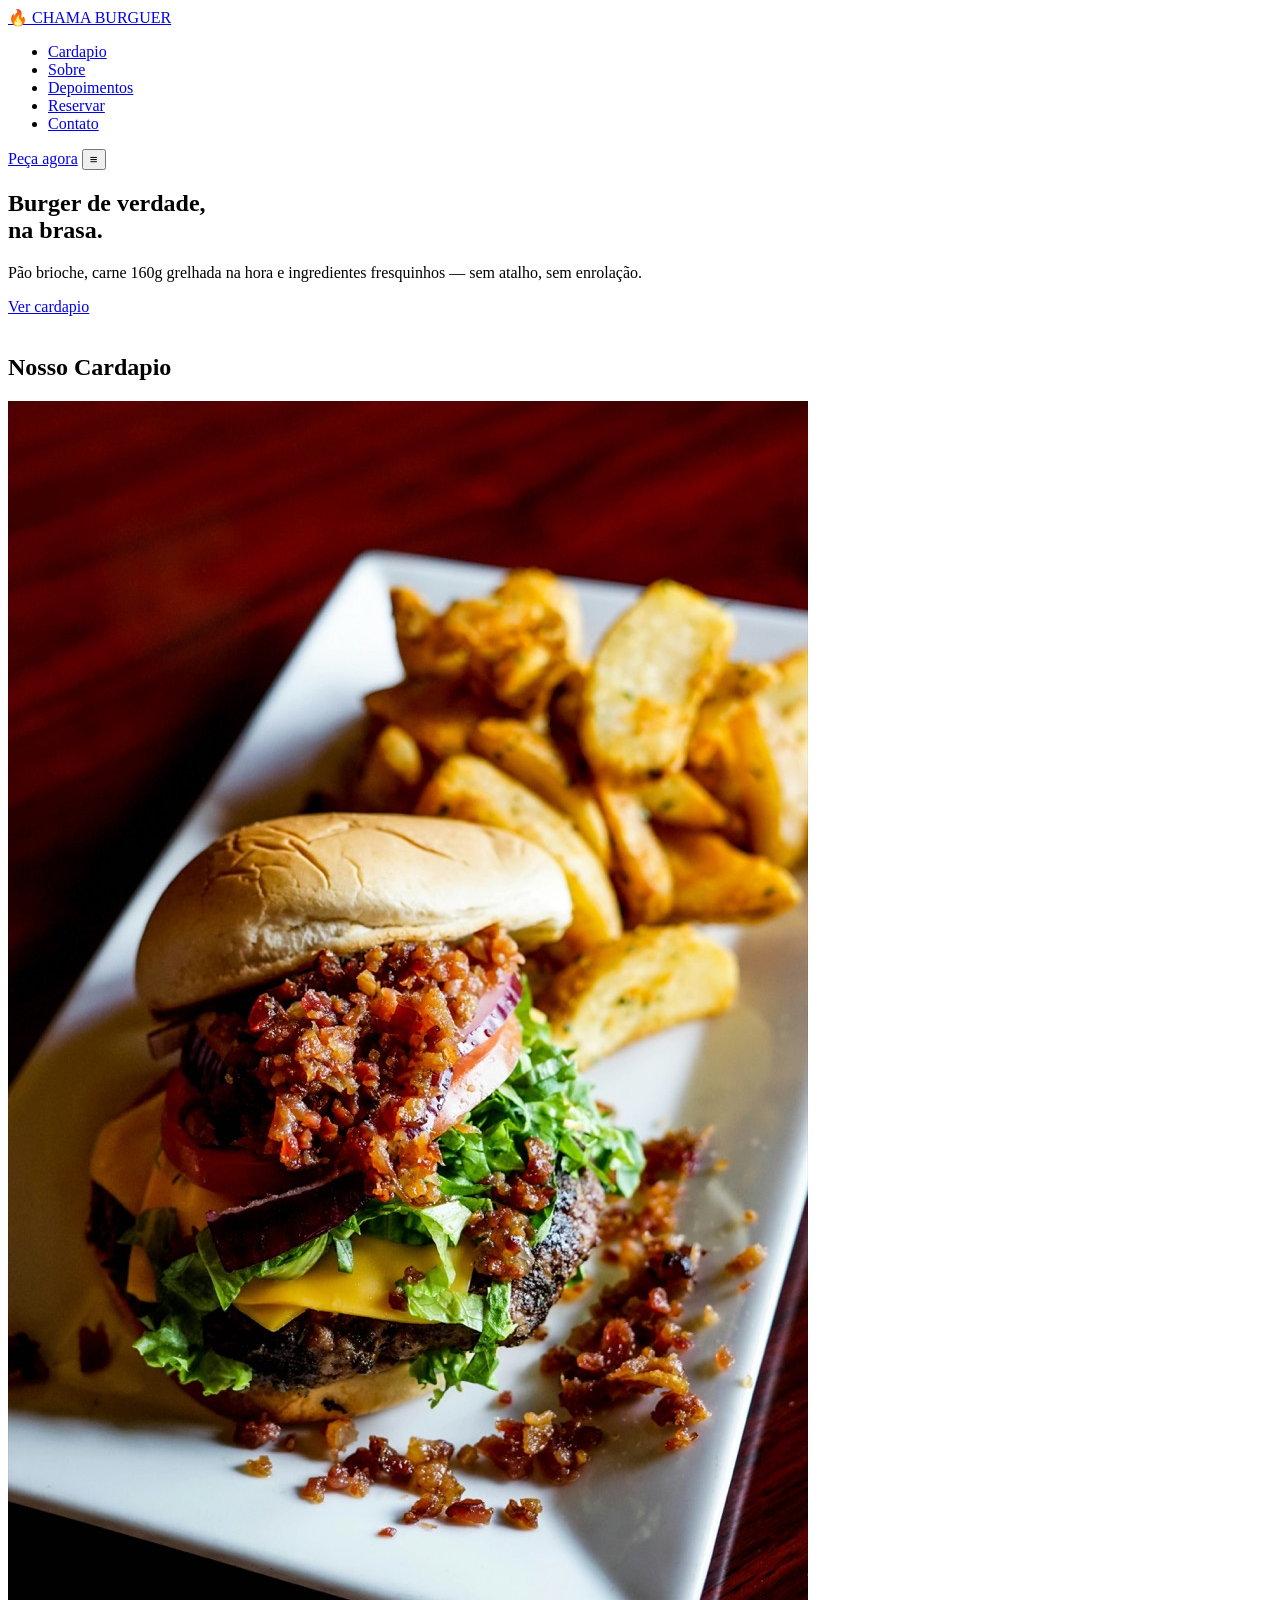
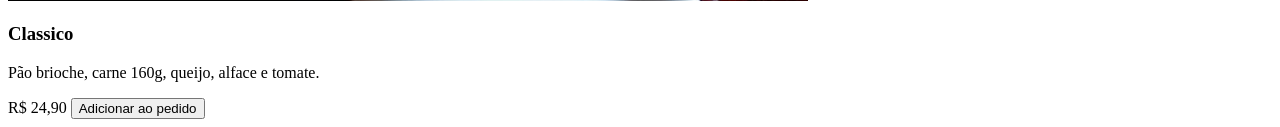
==== ChamaBurger/index.html @ a4fed925 "chamaBurguer" ====
<!DOCTYPE html>
<html lang="pt-BR">
<head>
    <meta charset="UTF-8">
    <meta name="viewport" content="width=device-width, initial-scale=1.0">
    <title>ChamaBurger</title>
</head>
<body>
    <header class="cabecalho-site">
        <nav class="barra-navegacao">
            <a href="#" class="logo">🔥 CHAMA BURGUER</a>

            <ul class="menu-links" id="menuLinks">
                <li><a href="#cardapio">Cardapio</a></li>
                <li><a href="#sobre">Sobre</a></li>
                <li><a href="#depoimentos">Depoimentos</a></li>
                <li><a href="#reserva">Reservar</a></li>
                <li><a href="#contato">Contato</a></li>

            </ul>
            <a href="#pedir" class="botao botao-nav">Peça agora</a>
            <button class="menu-abrir" id="menuAbrir" aria-label="Abrir menu">≡</button>

        </nav>

    </header>

    <main>
        <section class="destaque">
            <div class="destaque-conteudo">
                <div class="destaque-texto">
                    <h1>Burger de verdade, <br>na brasa.</h1>
                    <p>Pão brioche, carne 160g grelhada na hora e ingredientes fresquinhos — sem atalho, sem enrolação.</p>
                    <a href="#cardapio" class="botao botao-primario">Ver cardapio</a>

                </div>
                <div class="destaque-imagem">
                    <img src="assets/images/destaque-burger.jpgHambúrguer artesanal com bacon, queijo e pão brioche, grelhado na brasa" alt="">

                </div>

            </div>

        </section>

        <section class="cardapio" id="cardapio">
            <h2>Nosso Cardapio</h2>
            <div class="cardapio-itens">
                <article class="cardapio-item">
                    <div class="cardapio-item-imagem">
                        <img src="assets/images/burger-classico.jpg" alt="Foto do burger Clássico: pão brioche, carne e queijo">

                    </div>
                    <h3>Classico</h3>
                    <p>Pão brioche, carne 160g, queijo, alface e tomate.</p>
                    <span class="preco">R$ 24,90</span>
                    <button class="adicionar-carrinho" data-name="Classico" data-preco="24.90">Adicionar ao pedido</button>

                </article>

            </div>

        </section>
    </main>
    
</body>
</html>
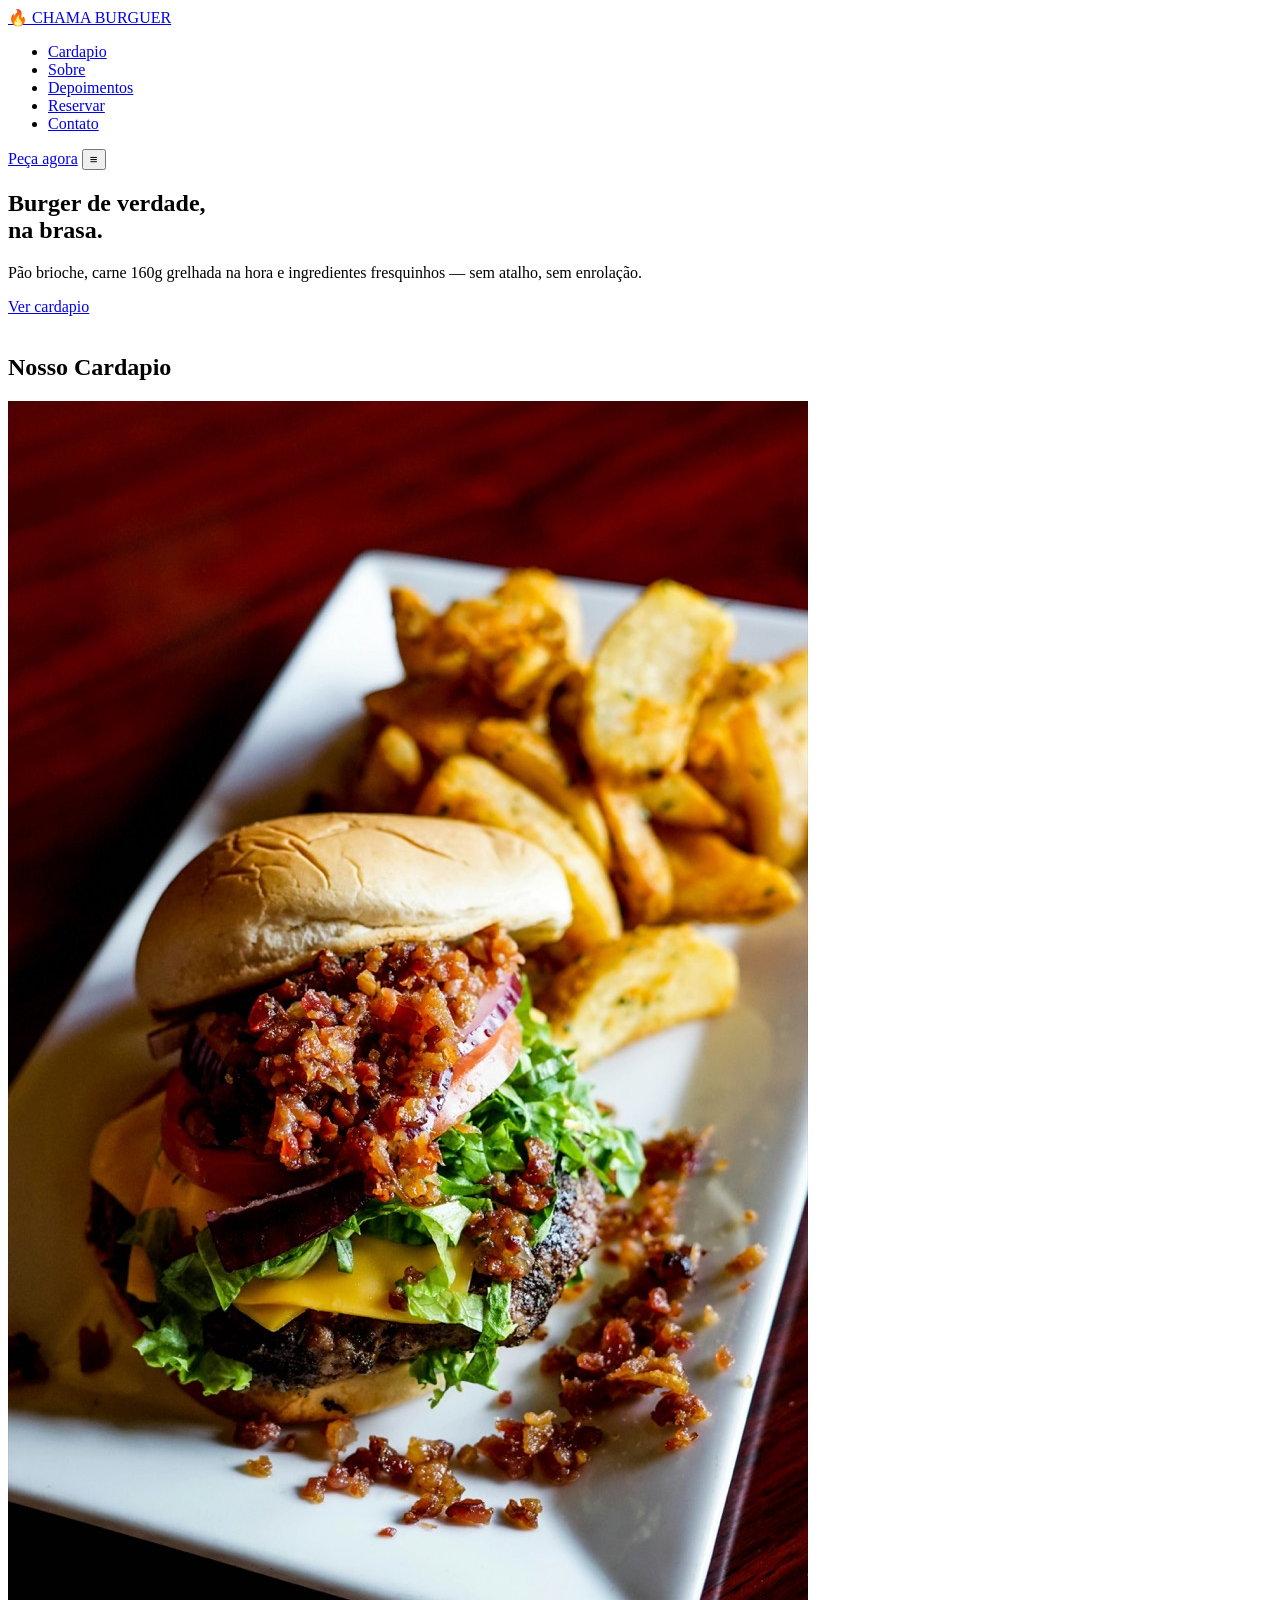
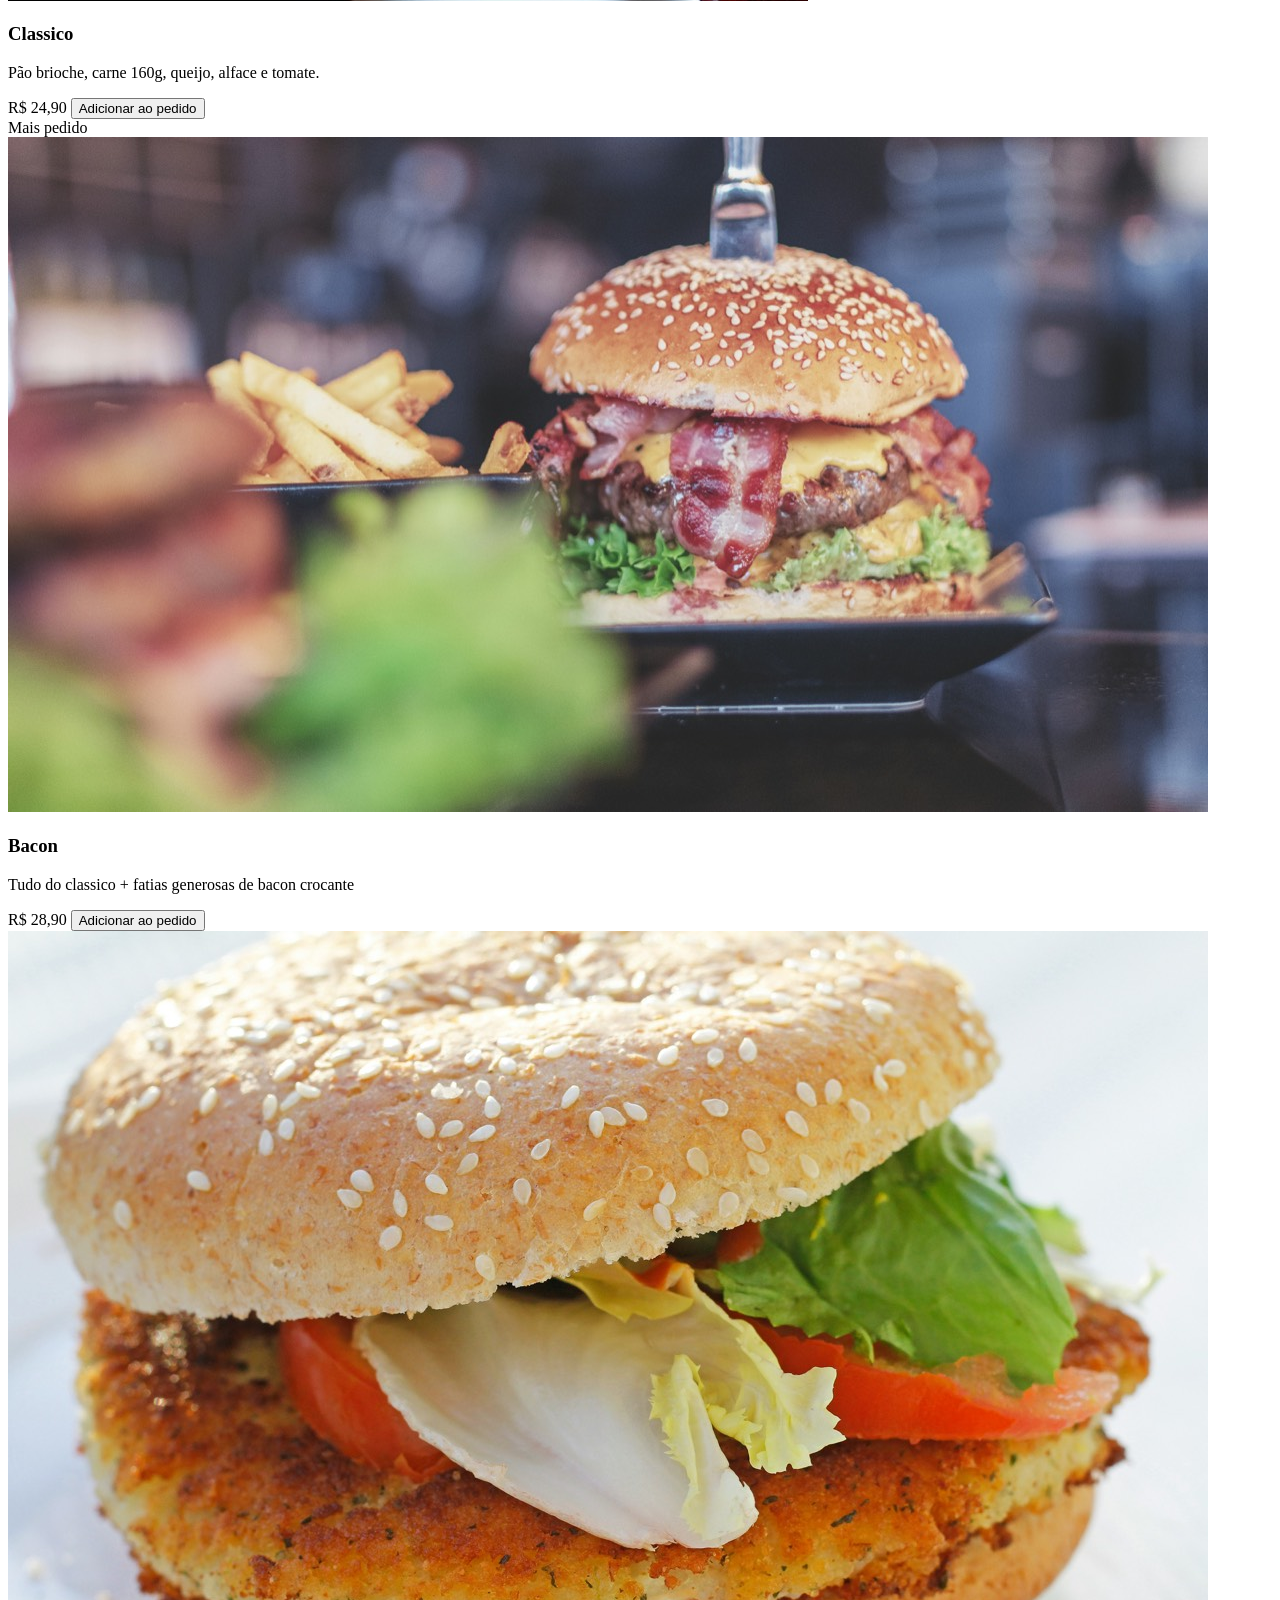
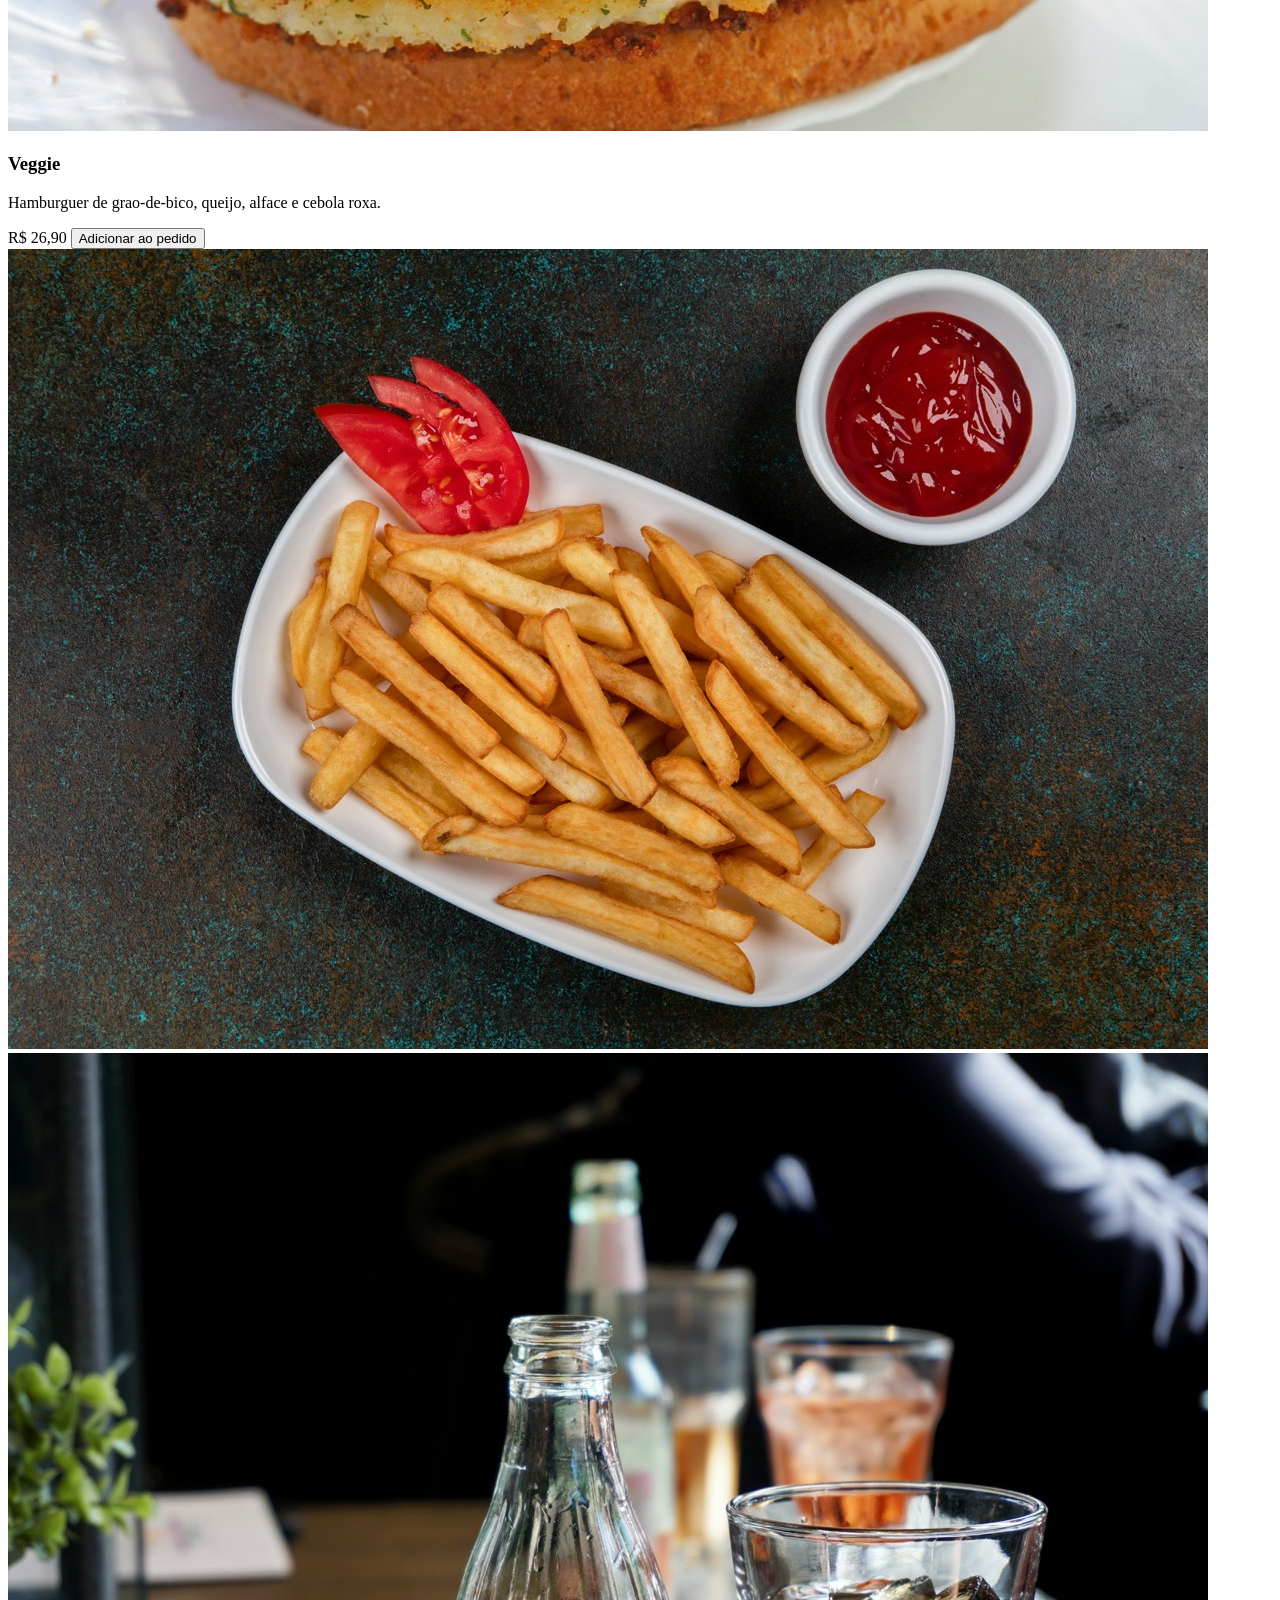
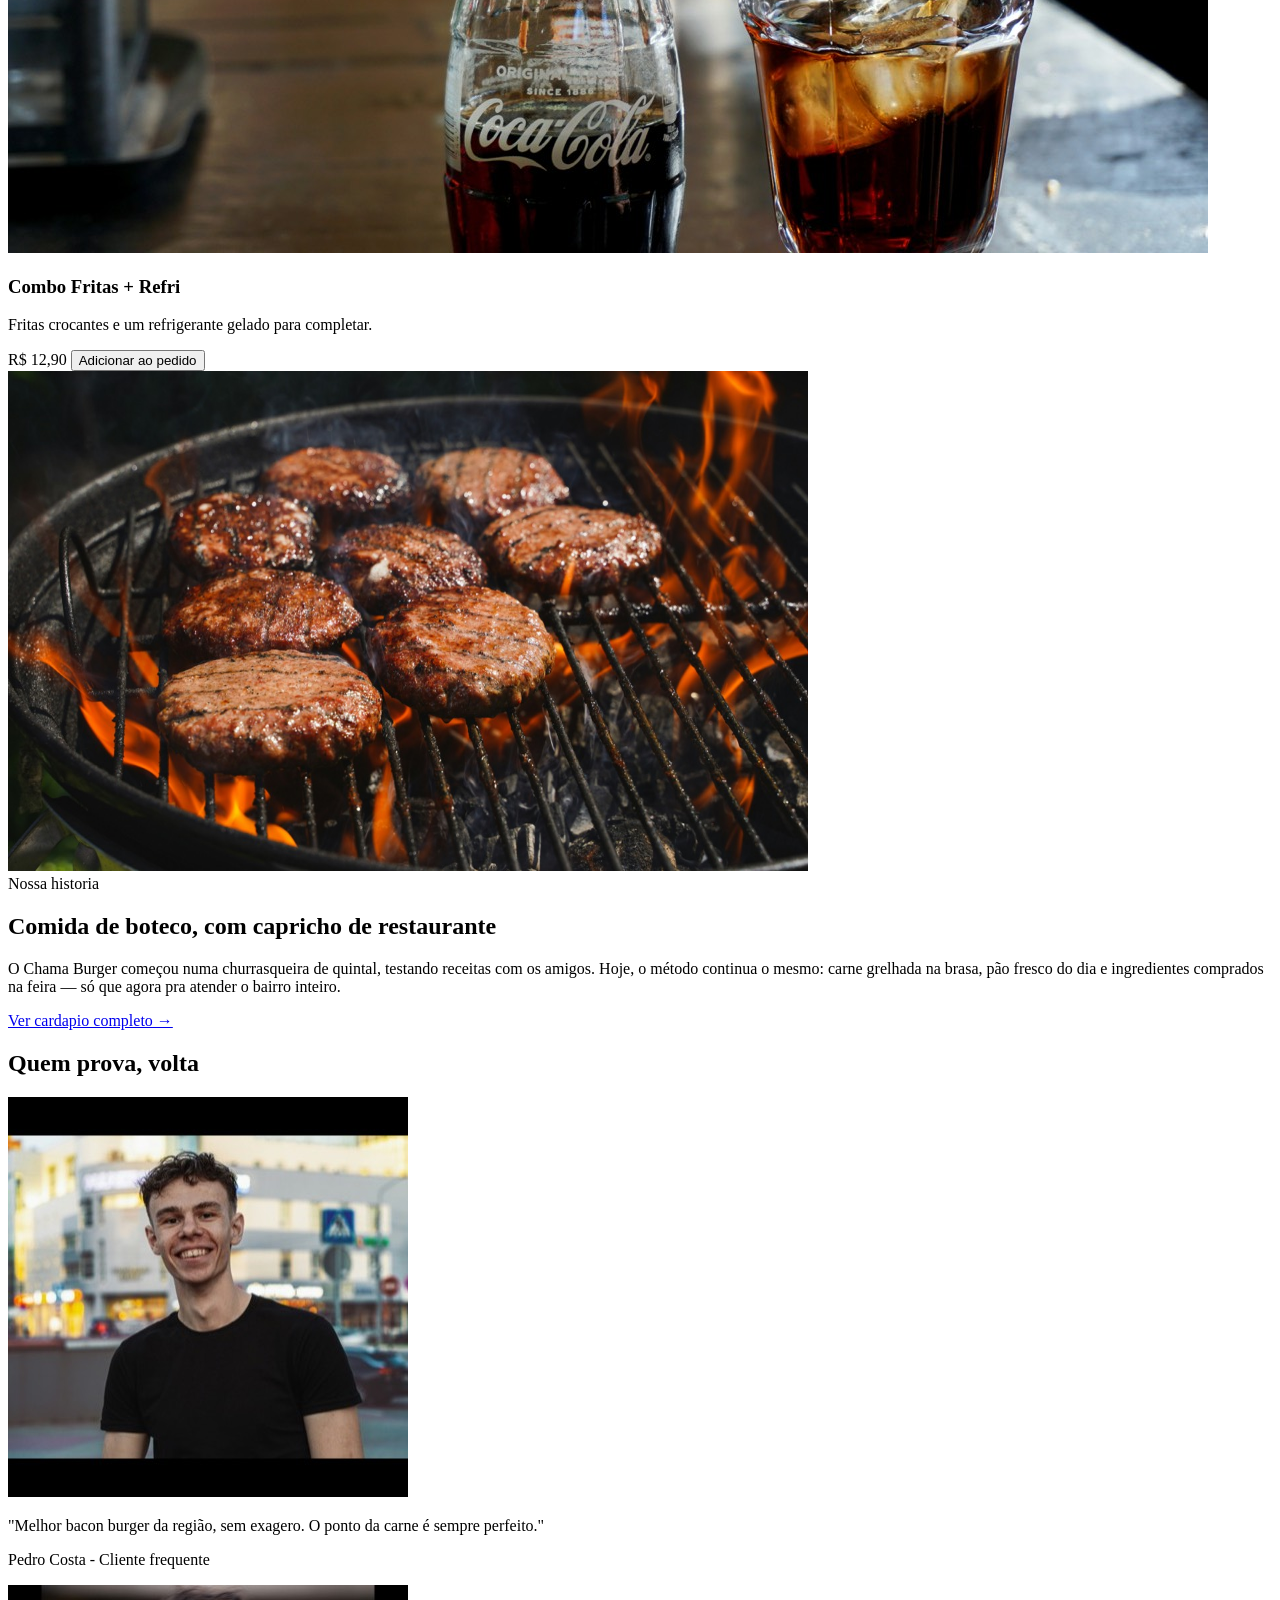
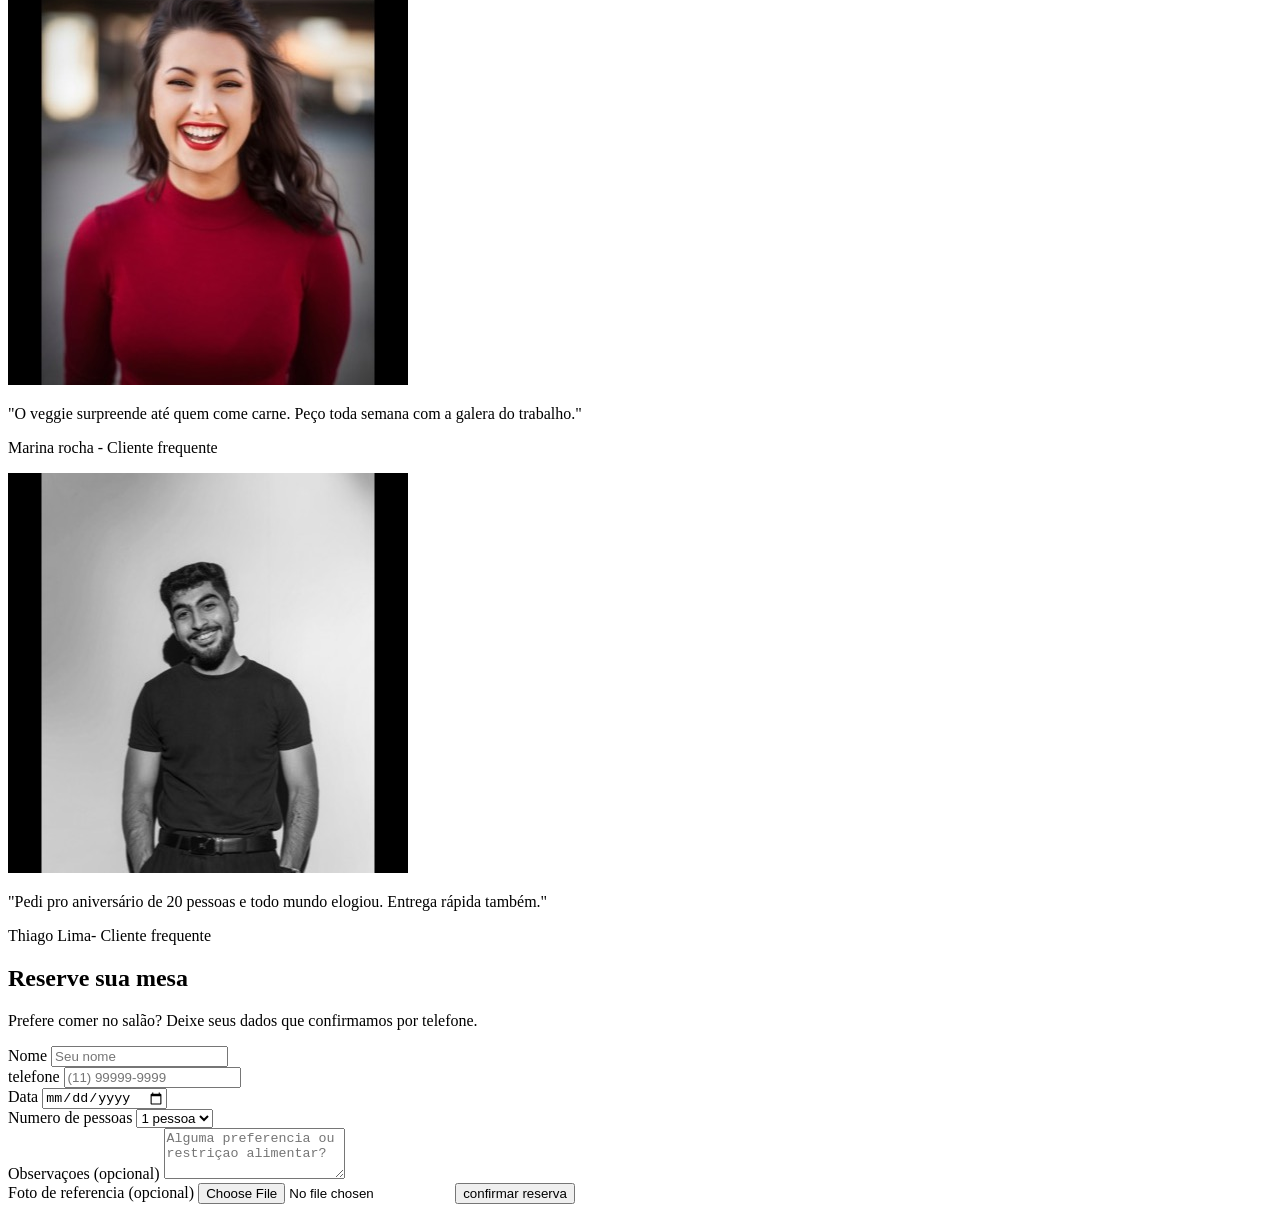
==== commit 65bebc69: "ChamaBurger aula 2" ====
--- a/ChamaBurger/index.html
+++ b/ChamaBurger/index.html
@@ -1,10 +1,12 @@
 <!DOCTYPE html>
 <html lang="pt-BR">
+
 <head>
     <meta charset="UTF-8">
     <meta name="viewport" content="width=device-width, initial-scale=1.0">
     <title>ChamaBurger</title>
 </head>
+
 <body>
     <header class="cabecalho-site">
         <nav class="barra-navegacao">
@@ -30,12 +32,14 @@
             <div class="destaque-conteudo">
                 <div class="destaque-texto">
                     <h1>Burger de verdade, <br>na brasa.</h1>
-                    <p>Pão brioche, carne 160g grelhada na hora e ingredientes fresquinhos — sem atalho, sem enrolação.</p>
+                    <p>Pão brioche, carne 160g grelhada na hora e ingredientes fresquinhos — sem atalho, sem enrolação.
+                    </p>
                     <a href="#cardapio" class="botao botao-primario">Ver cardapio</a>
 
                 </div>
                 <div class="destaque-imagem">
-                    <img src="assets/images/destaque-burger.jpgHambúrguer artesanal com bacon, queijo e pão brioche, grelhado na brasa" alt="">
+                    <img src="assets/images/destaque-burger.jpgHambúrguer artesanal com bacon, queijo e pão brioche, grelhado na brasa"
+                        alt="">
 
                 </div>
 
@@ -46,22 +50,168 @@
         <section class="cardapio" id="cardapio">
             <h2>Nosso Cardapio</h2>
             <div class="cardapio-itens">
+
                 <article class="cardapio-item">
                     <div class="cardapio-item-imagem">
-                        <img src="assets/images/burger-classico.jpg" alt="Foto do burger Clássico: pão brioche, carne e queijo">
-
+                        <img src="assets/images/burger-classico.jpg"
+                            alt="Foto do burger Clássico: pão brioche, carne e queijo">
                     </div>
                     <h3>Classico</h3>
                     <p>Pão brioche, carne 160g, queijo, alface e tomate.</p>
                     <span class="preco">R$ 24,90</span>
-                    <button class="adicionar-carrinho" data-name="Classico" data-preco="24.90">Adicionar ao pedido</button>
-
-                </article>
-
-            </div>
-
-        </section>
+                    <button class="adicionar-carrinho" data-name="Classico" data-preco="24.90">Adicionar ao
+                        pedido</button>
+                </article>
+
+
+                <article class="cardapio-item">
+                    <span class="selo">Mais pedido</span>
+                    <div class="cardapio-item-imagem">
+                        <img src="assets/images/burger-bacon.jpg" alt="Foto do burger baicon com fatias crocantes">
+                    </div>
+                    <h3>Bacon</h3>
+                    <p>Tudo do classico + fatias generosas de bacon crocante</p>
+                    <span class="preco">R$ 28,90</span>
+                    <button class="adicionar-carrinho" data-name="Bacon" data-preco="28.90">Adicionar ao
+                        pedido</button>
+                </article>
+
+
+                <article class="cardapio-item">
+                    <div class="cardapio-item-imagem">
+                        <img src="assets/images/burger-veggie.jpg"
+                            alt="Foto do burger Veggie com grao-de-bico e salada">
+                    </div>
+                    <h3>Veggie</h3>
+                    <p>Hamburguer de grao-de-bico, queijo, alface e cebola roxa.</p>
+                    <span class="preco">R$ 26,90</span>
+                    <button class="adicionar-carrinho" data-name="Veggie" data-preco="26.90">Adicionar ao
+                        pedido</button>
+                </article>
+
+
+                <article class="cardapio-item">
+                    <div class="cardapio-item-imagem cardapio-item-imagem-combo">
+                        <img src="assets/images/fritas.jpg" alt="Porcao de fritas crocantes">
+                        <img src="assets/images/bebida.jpg" alt="Refrigerante gelado com gelo">
+                    </div>
+                    <h3>Combo Fritas + Refri</h3>
+                    <p>Fritas crocantes e um refrigerante gelado para completar.</p>
+                    <span class="preco">R$ 12,90</span>
+                    <button class="adicionar-carrinho" data-name="Combo Fritas + Refri" data-preco="12.90">Adicionar ao
+                        pedido</button>
+
+                </article>
+
+            </div>
+        </section>
+
+        <!--Sobre(comentario)-->
+        <section class="sobre" id="sobre">
+            <div class="sobre-imagem">
+                <img src="assets/images/sobre-burger.jpg" alt="" width="800" height="500">
+            </div>
+
+            <div class="sobre-texto">
+                <span class="secao-rotulo">Nossa historia</span>
+                <h2>Comida de boteco, com capricho de restaurante</h2>
+                <p>
+                    O Chama Burger começou numa churrasqueira de quintal, testando receitas com os
+                    amigos. Hoje, o método continua o mesmo: carne grelhada na brasa, pão fresco
+                    do dia e ingredientes comprados na feira — só que agora pra atender o bairro
+                    inteiro.
+                </p>
+                <a href="#cardapio" class="link-seta">Ver cardapio completo →</a>
+
+            </div>
+
+        </section>
+
+        <!--Depoimetos-->
+
+        <section class="depoimentos" id="depoimentos">
+
+            <h2>Quem prova, volta</h2>
+            <div class="depoimentos-lista">
+                <article class="depoimento">
+                    <img src="assets/images/avatar-pedro.jpg" alt="Foto de Pedro Costa" class="avatar">
+                    <p class="citacao">"Melhor bacon burger da região, sem exagero. O ponto da carne é sempre perfeito."</p>
+                    <p class="autor">Pedro Costa <span>- Cliente frequente</span></p>
+
+                </article>
+                <article class="depoimento">
+                    <img src="assets/images/avatar-marina.jpg" alt="Foto de Marina Rocha" class="avatar">
+                    <p class="citacao">"O veggie surpreende até quem come carne. Peço toda semana com a galera do trabalho."</p>
+                    <p class="autor">Marina rocha <span>- Cliente frequente</span></p>
+                </article>
+
+                <article class="depoimento">
+                    <img src="assets/images/avatar-thiago.jpg" alt="Foto de Thiago Lima" class="avatar">
+                    <p class="citacao">"Pedi pro aniversário de 20 pessoas e todo mundo elogiou. Entrega rápida também."</p>
+                    <p class="autor">Thiago Lima<span>- Cliente frequente</span></p>
+                </article>
+            </div>
+        </section>
+
+        <!--reserva-->
+       <section class="reserva" id="reserva">
+        <h2>Reserve sua mesa</h2>
+        <p>Prefere comer no salão? Deixe seus dados que confirmamos por telefone.</p>
+
+        <form class="reserva-formulario" id="reservaFormulario">
+
+            <div class="linha-formulario">
+                <label for="nome">Nome</label>
+                <input type="text" id="nome" name="nome" placeholder="Seu nome" required>
+            </div>
+
+            <div class="linha-formulario">
+                <label for="telefone">telefone</label>
+                <input type="tel" id="telefone" name="telefone" placeholder="(11) 99999-9999" required>
+            </div>
+
+            <div>
+                <div class="linha-formulario">
+                    <label for="data">Data</label>
+                    <input type="date" id="data" name="data" required>
+            </div>
+
+            <div>
+                <div class="linha-formulario">
+                <label for="pessoas">Numero de pessoas</label>
+                <select name="pessoas" id="pessoas">
+                    <option value="1">1 pessoa</option>
+                    <option value="2">2 pessoa</option>
+                    <option value="3">3 pessoa</option>
+                    <option value="4">4 pessoa</option>
+                    <option value="5+">5 pessoa</option>                    
+                </select>
+            </div>
+
+            <div>
+                <div class="linha-formulario linha-formulario-completo">
+                    <label for="mensagem">Observaçoes (opcional)</label>
+                    <textarea name="mensagem" id="mensagem" rows="3" placeholder="Alguma preferencia ou restriçao alimentar?"></textarea>                   
+
+            </div>
+
+            <div>
+                <div class="linha-formulario linha-formulario-completo">
+                    <label for="foto">Foto de referencia (opcional)</label>
+                    <input type="file" id="foto" name="foto" accept="image/*">
+
+                    <img id="fotoPrevia" class="foto-previa" alt="Previa da imagem selecionada" hidden>
+                    <button type="submit" class="botao botao-primario formulario-enviar">confirmar reserva</button>
+            </div>
+
+
+        </form>
+
+       </section> 
+
+
     </main>
-    
+
 </body>
+
 </html>
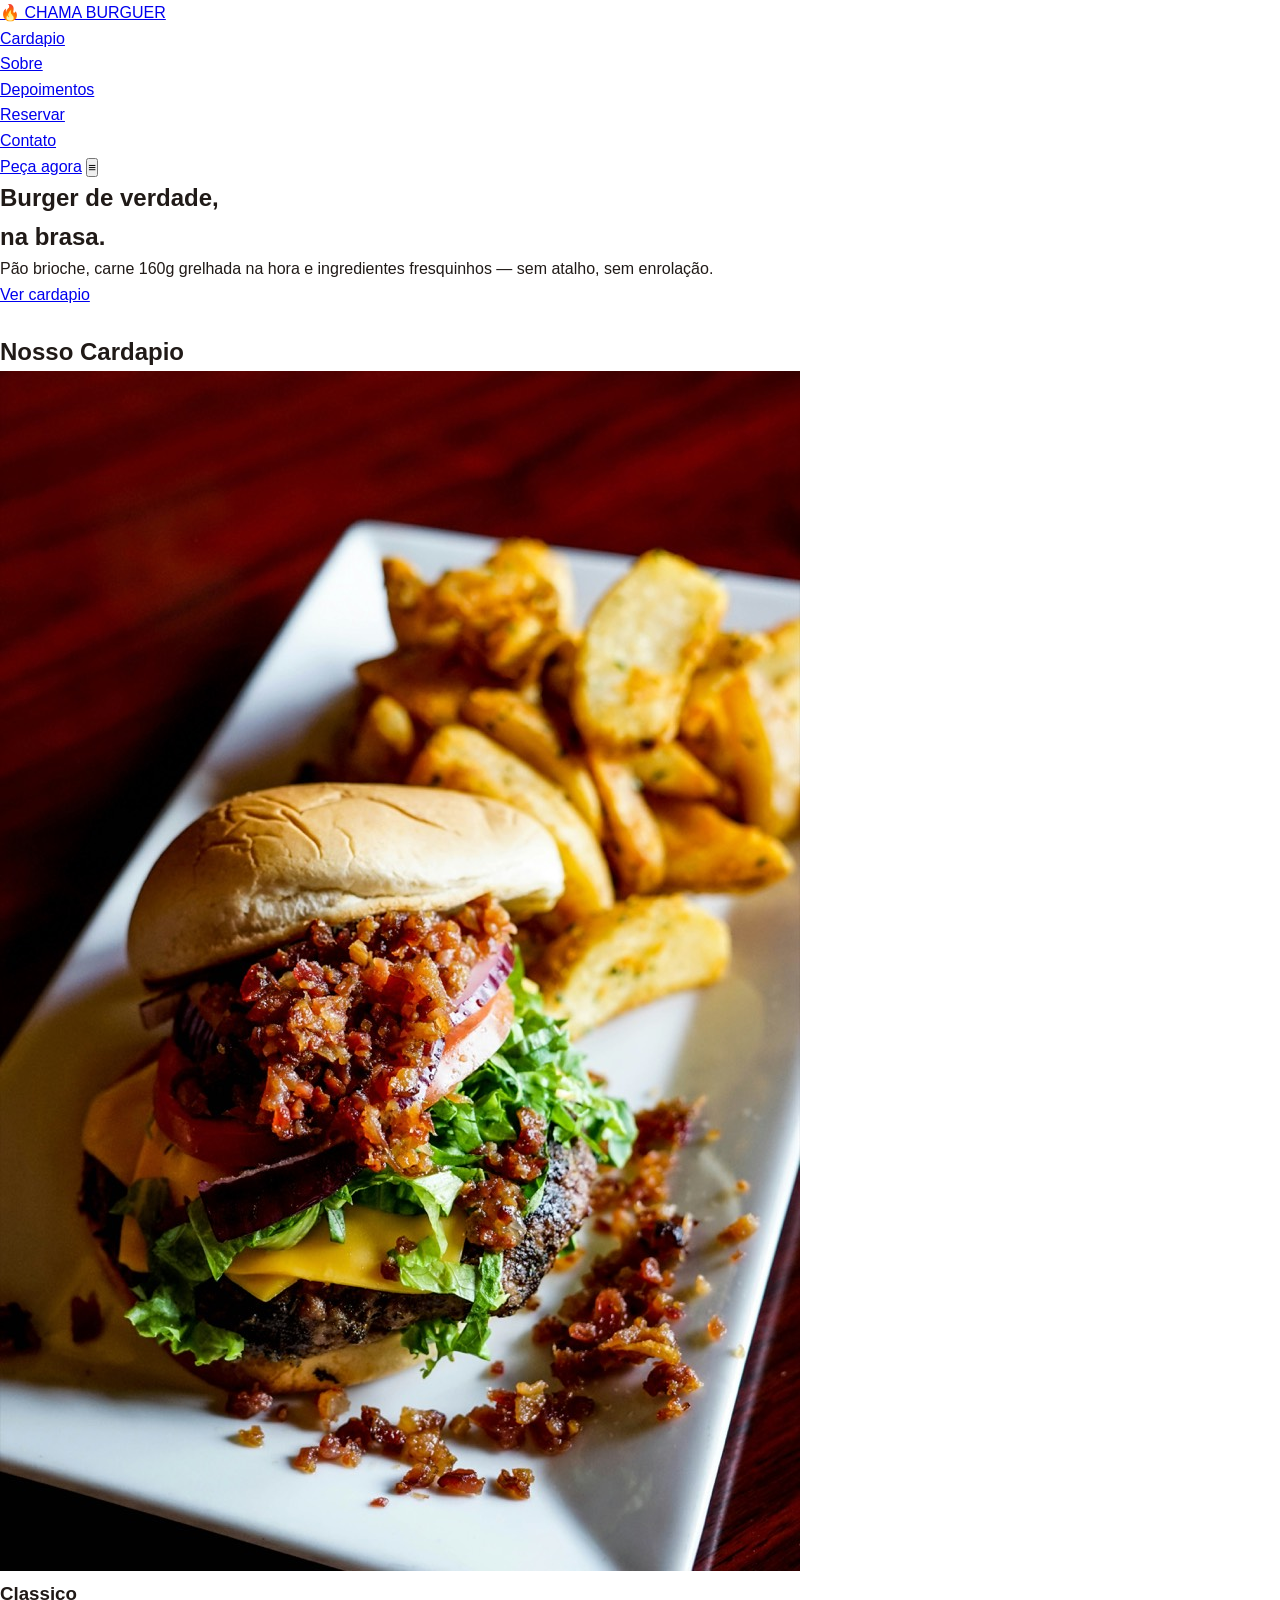
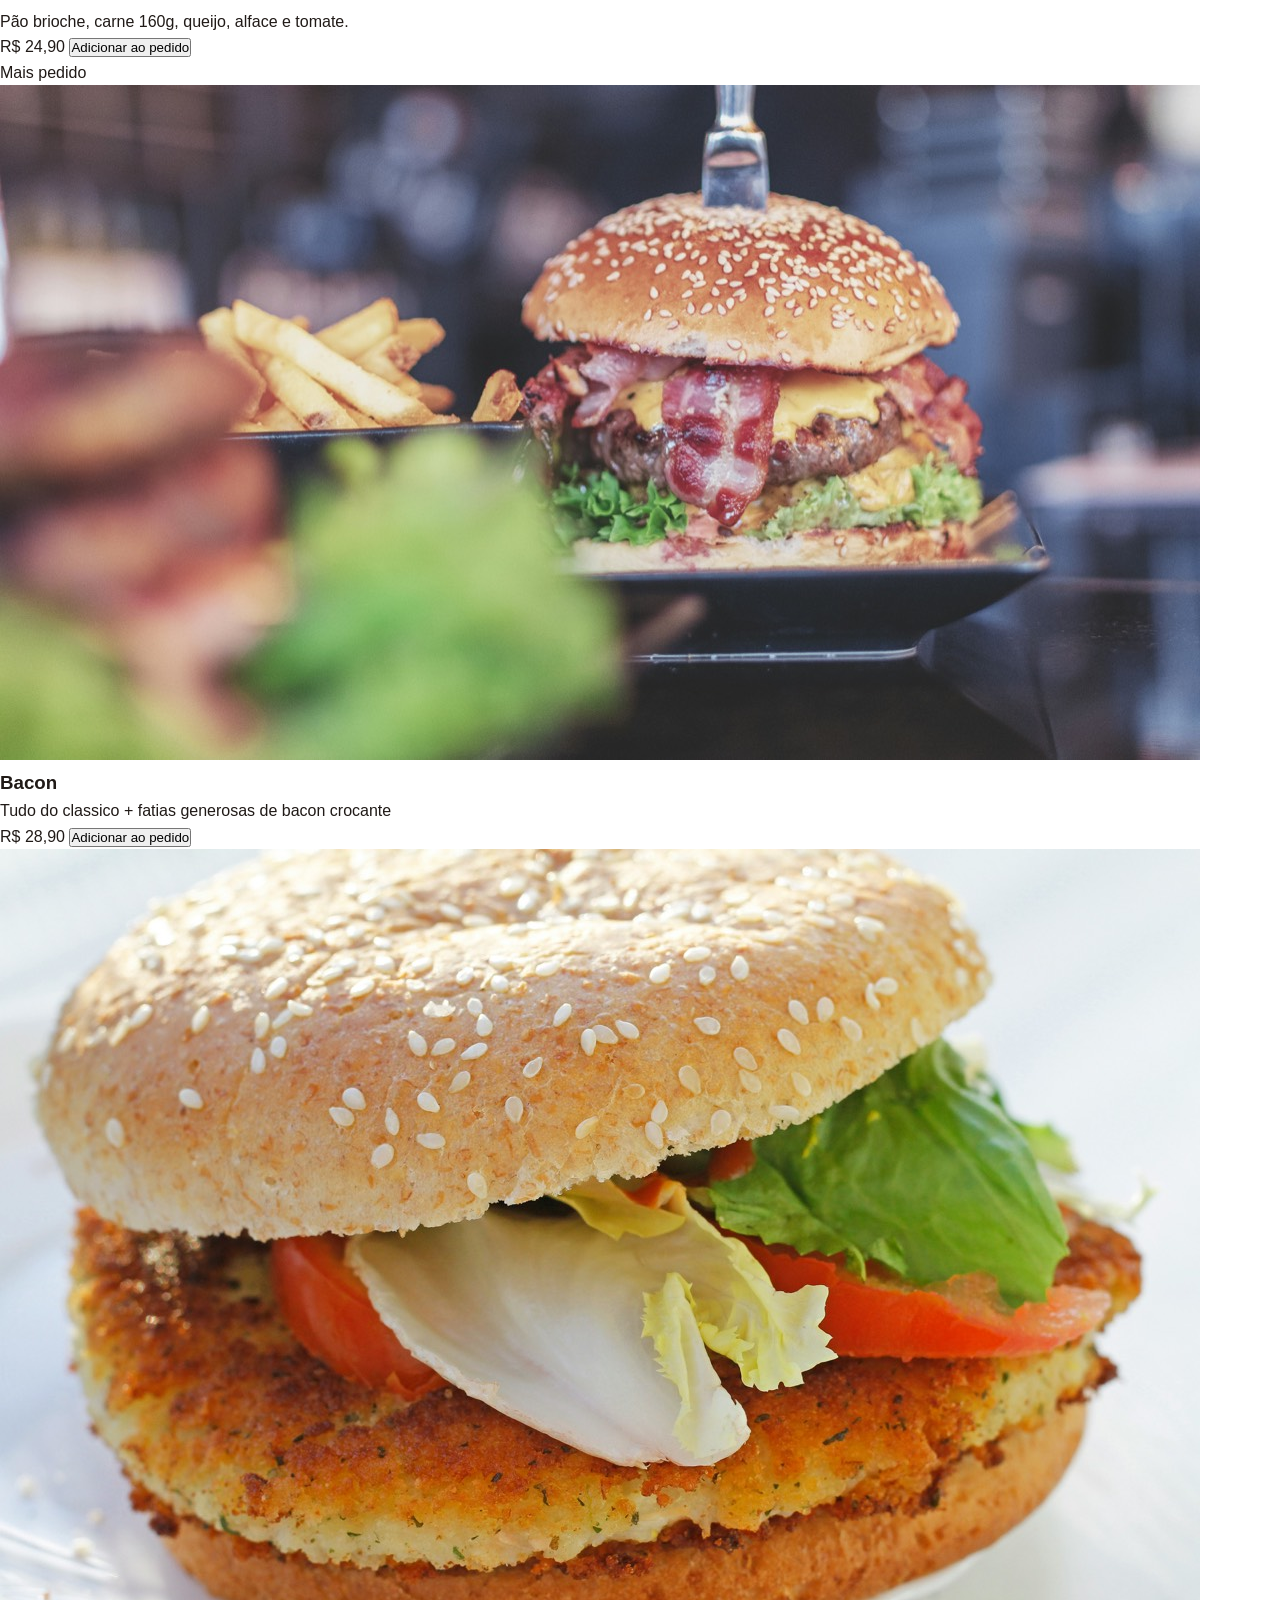
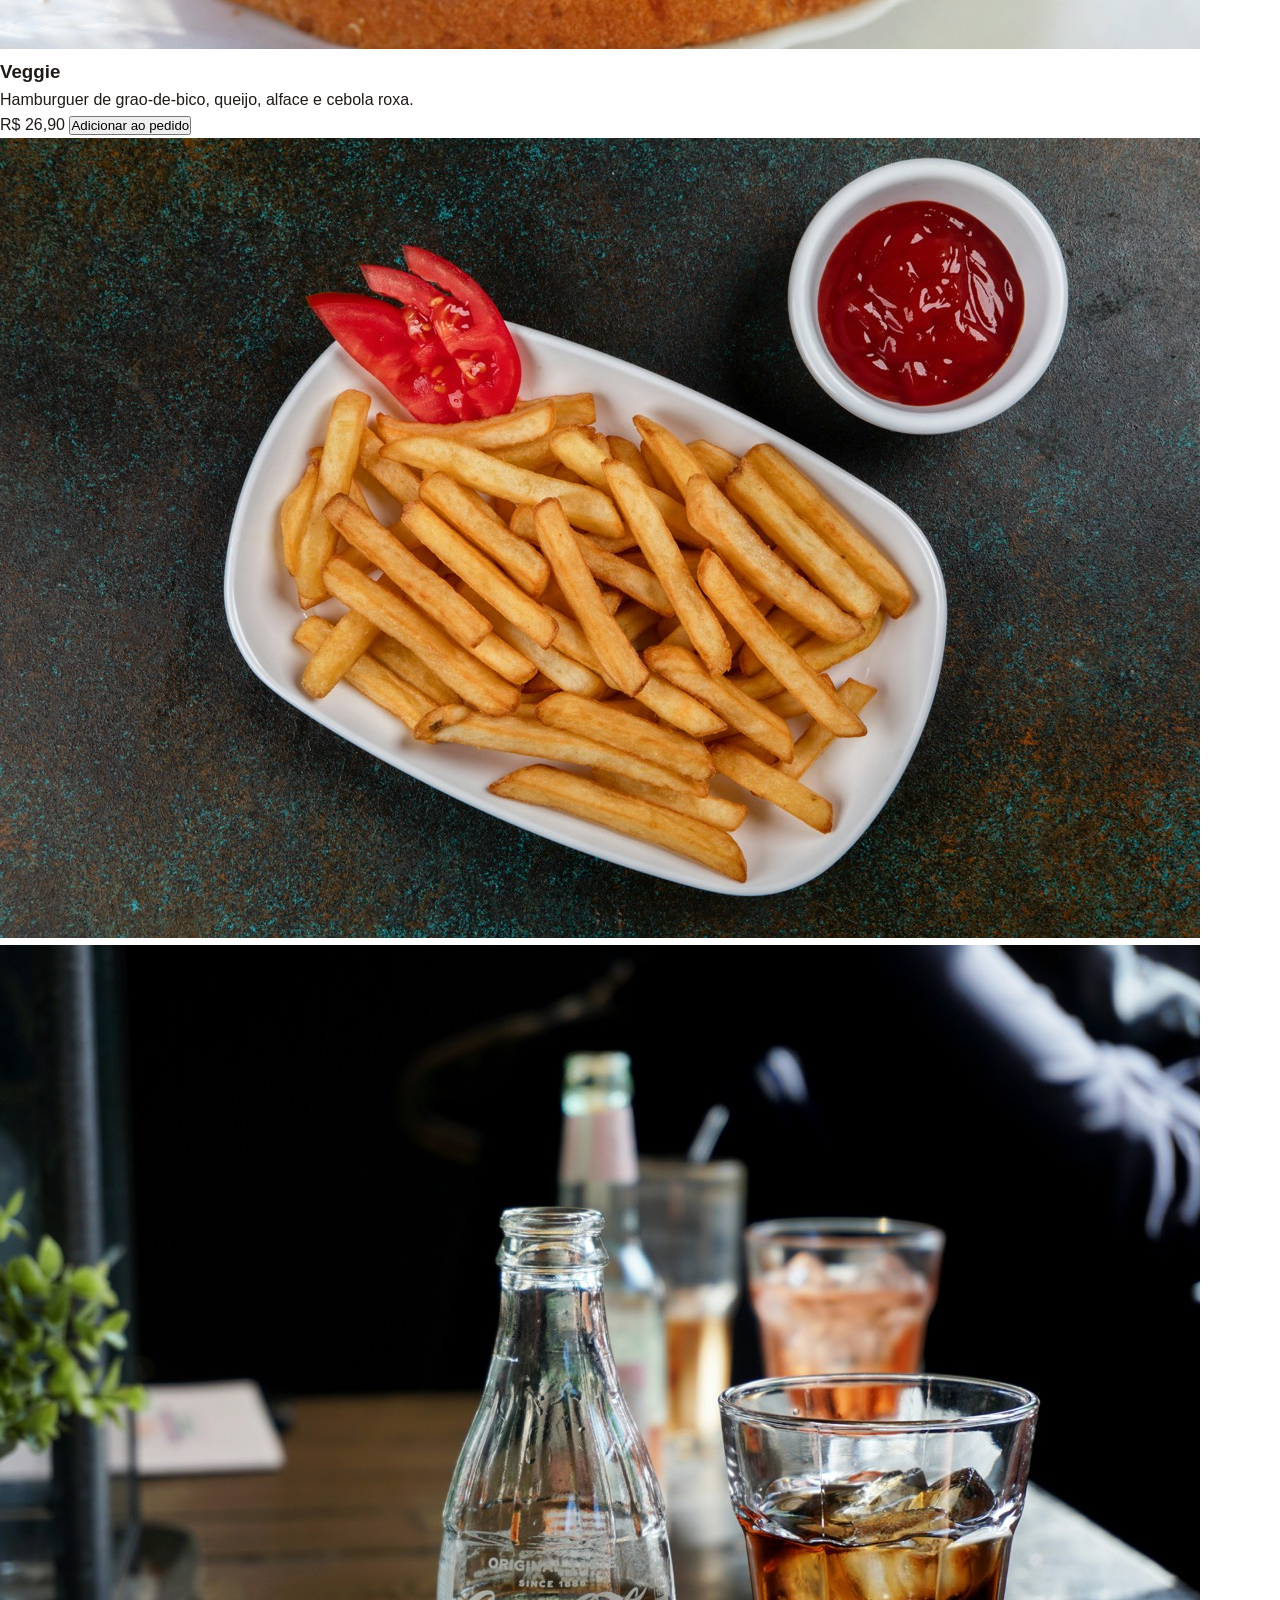
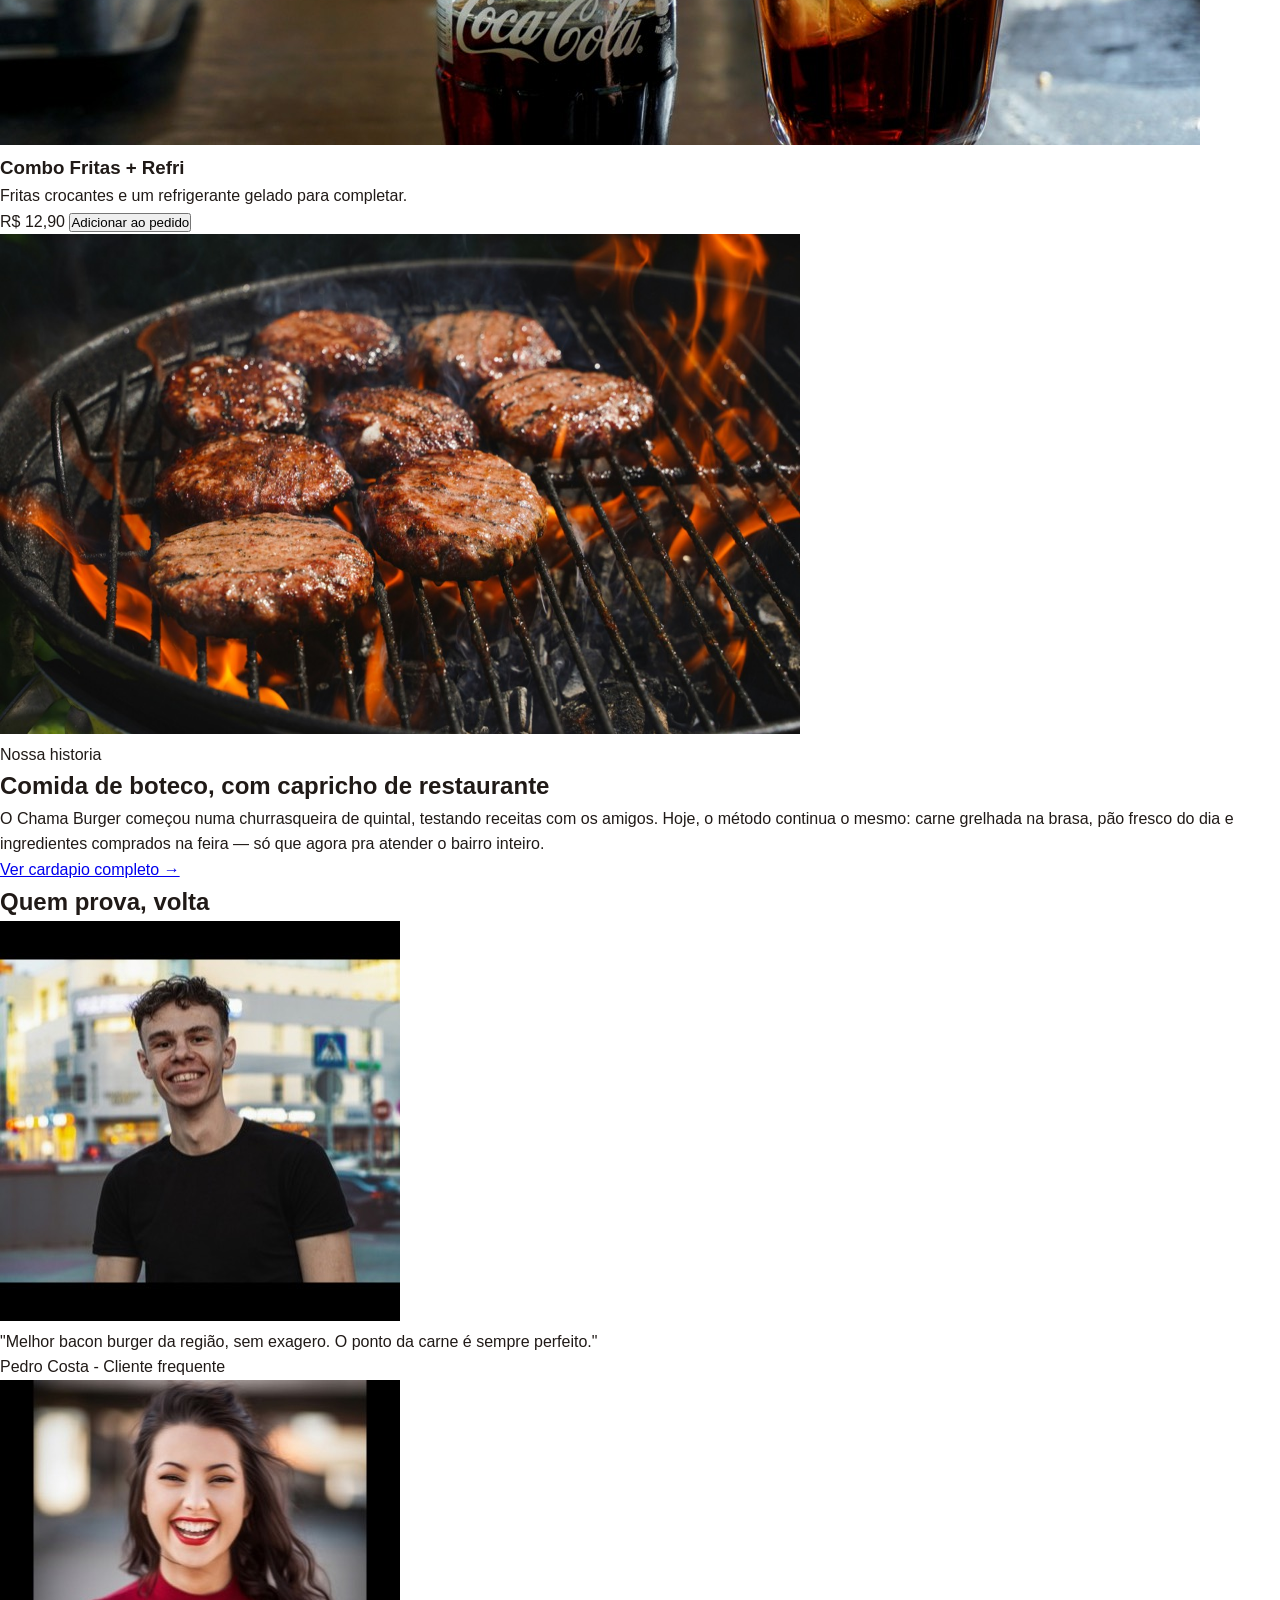
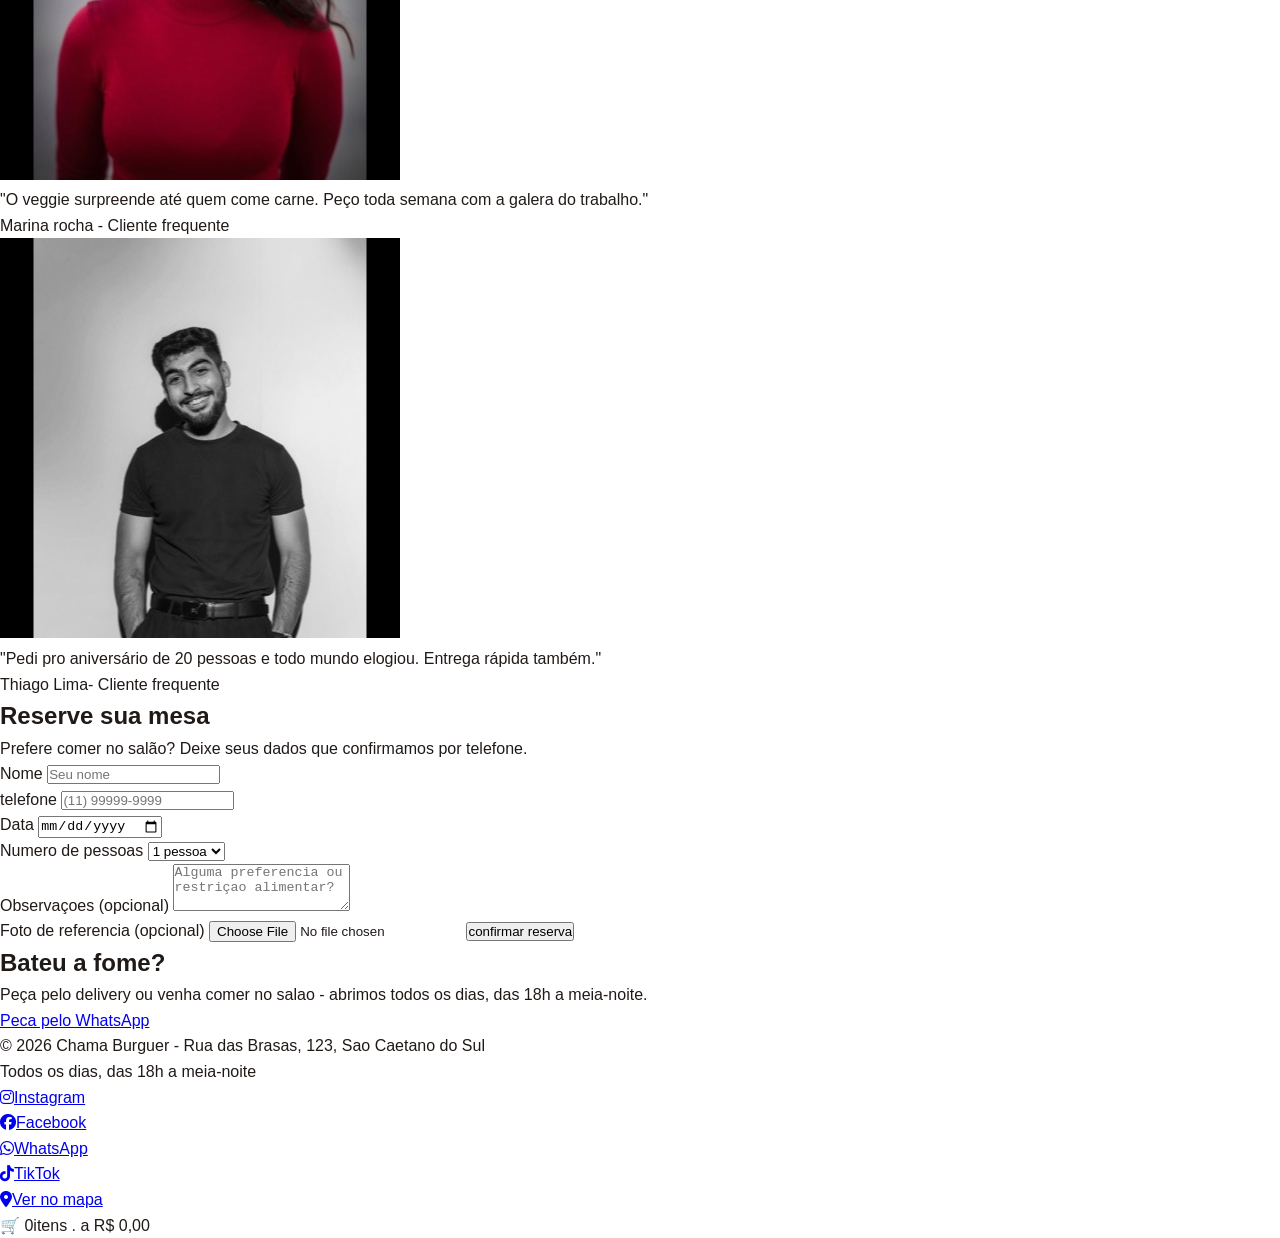
==== commit 8ac81f2c: "aula css" ====
--- a/ChamaBurger/index.html
+++ b/ChamaBurger/index.html
@@ -5,6 +5,8 @@
     <meta charset="UTF-8">
     <meta name="viewport" content="width=device-width, initial-scale=1.0">
     <title>ChamaBurger</title>
+    <link rel="stylesheet" href="style.css">
+    <link rel="stylesheet" href="https://cdnjs.cloudflare.com/ajax/libs/font-awesome/6.5.2/css/all.min.css">
 </head>
 
 <body>
@@ -135,83 +137,121 @@
             <div class="depoimentos-lista">
                 <article class="depoimento">
                     <img src="assets/images/avatar-pedro.jpg" alt="Foto de Pedro Costa" class="avatar">
-                    <p class="citacao">"Melhor bacon burger da região, sem exagero. O ponto da carne é sempre perfeito."</p>
+                    <p class="citacao">"Melhor bacon burger da região, sem exagero. O ponto da carne é sempre perfeito."
+                    </p>
                     <p class="autor">Pedro Costa <span>- Cliente frequente</span></p>
 
                 </article>
                 <article class="depoimento">
                     <img src="assets/images/avatar-marina.jpg" alt="Foto de Marina Rocha" class="avatar">
-                    <p class="citacao">"O veggie surpreende até quem come carne. Peço toda semana com a galera do trabalho."</p>
+                    <p class="citacao">"O veggie surpreende até quem come carne. Peço toda semana com a galera do
+                        trabalho."</p>
                     <p class="autor">Marina rocha <span>- Cliente frequente</span></p>
                 </article>
 
                 <article class="depoimento">
                     <img src="assets/images/avatar-thiago.jpg" alt="Foto de Thiago Lima" class="avatar">
-                    <p class="citacao">"Pedi pro aniversário de 20 pessoas e todo mundo elogiou. Entrega rápida também."</p>
+                    <p class="citacao">"Pedi pro aniversário de 20 pessoas e todo mundo elogiou. Entrega rápida também."
+                    </p>
                     <p class="autor">Thiago Lima<span>- Cliente frequente</span></p>
                 </article>
             </div>
         </section>
 
         <!--reserva-->
-       <section class="reserva" id="reserva">
-        <h2>Reserve sua mesa</h2>
-        <p>Prefere comer no salão? Deixe seus dados que confirmamos por telefone.</p>
-
-        <form class="reserva-formulario" id="reservaFormulario">
-
-            <div class="linha-formulario">
-                <label for="nome">Nome</label>
-                <input type="text" id="nome" name="nome" placeholder="Seu nome" required>
-            </div>
-
-            <div class="linha-formulario">
-                <label for="telefone">telefone</label>
-                <input type="tel" id="telefone" name="telefone" placeholder="(11) 99999-9999" required>
-            </div>
-
-            <div>
+        <section class="reserva" id="reserva">
+            <h2>Reserve sua mesa</h2>
+            <p>Prefere comer no salão? Deixe seus dados que confirmamos por telefone.</p>
+
+            <form class="reserva-formulario" id="reservaFormulario">
+
                 <div class="linha-formulario">
-                    <label for="data">Data</label>
-                    <input type="date" id="data" name="data" required>
-            </div>
-
-            <div>
+                    <label for="nome">Nome</label>
+                    <input type="text" id="nome" name="nome" placeholder="Seu nome" required>
+                </div>
+
                 <div class="linha-formulario">
-                <label for="pessoas">Numero de pessoas</label>
-                <select name="pessoas" id="pessoas">
-                    <option value="1">1 pessoa</option>
-                    <option value="2">2 pessoa</option>
-                    <option value="3">3 pessoa</option>
-                    <option value="4">4 pessoa</option>
-                    <option value="5+">5 pessoa</option>                    
-                </select>
-            </div>
-
-            <div>
-                <div class="linha-formulario linha-formulario-completo">
-                    <label for="mensagem">Observaçoes (opcional)</label>
-                    <textarea name="mensagem" id="mensagem" rows="3" placeholder="Alguma preferencia ou restriçao alimentar?"></textarea>                   
-
-            </div>
-
-            <div>
-                <div class="linha-formulario linha-formulario-completo">
-                    <label for="foto">Foto de referencia (opcional)</label>
-                    <input type="file" id="foto" name="foto" accept="image/*">
-
-                    <img id="fotoPrevia" class="foto-previa" alt="Previa da imagem selecionada" hidden>
-                    <button type="submit" class="botao botao-primario formulario-enviar">confirmar reserva</button>
-            </div>
-
-
-        </form>
-
-       </section> 
+                    <label for="telefone">telefone</label>
+                    <input type="tel" id="telefone" name="telefone" placeholder="(11) 99999-9999" required>
+                </div>
+
+                <div>
+                    <div class="linha-formulario">
+                        <label for="data">Data</label>
+                        <input type="date" id="data" name="data" required>
+                    </div>
+
+                    <div>
+                        <div class="linha-formulario">
+                            <label for="pessoas">Numero de pessoas</label>
+                            <select name="pessoas" id="pessoas">
+                                <option value="1">1 pessoa</option>
+                                <option value="2">2 pessoa</option>
+                                <option value="3">3 pessoa</option>
+                                <option value="4">4 pessoa</option>
+                                <option value="5+">5 pessoa</option>
+                            </select>
+                        </div>
+
+                        <div>
+                            <div class="linha-formulario linha-formulario-completo">
+                                <label for="mensagem">Observaçoes (opcional)</label>
+                                <textarea name="mensagem" id="mensagem" rows="3"
+                                    placeholder="Alguma preferencia ou restriçao alimentar?"></textarea>
+
+                            </div>
+
+                            <div>
+                                <div class="linha-formulario linha-formulario-completo">
+                                    <label for="foto">Foto de referencia (opcional)</label>
+                                    <input type="file" id="foto" name="foto" accept="image/*">
+
+                                    <img id="fotoPrevia" class="foto-previa" alt="Previa da imagem selecionada" hidden>
+                                    <button type="submit" class="botao botao-primario formulario-enviar">confirmar
+                                        reserva</button>
+                                </div>
+
+
+            </form>
+
+            <div class="reserva-confirmacao" id="reservaConfirmacao"></div>
+
+        </section>
+
+        <!--Final-->
+        <section class="chamada-final" id="pedir">
+            <h2>Bateu a fome?</h2>
+            <p>Peça pelo delivery ou venha comer no salao - abrimos todos os dias, das 18h a meia-noite.</p>
+            <a class="botao botao-destaque" href="#">Peca pelo WhatsApp</a>
+        </section>
 
 
     </main>
 
+    <footer class="rodape-site" id="contato">
+        <div class="rodape-info">
+            <p>&copy; 2026 Chama Burguer - Rua das Brasas, 123, Sao Caetano do Sul</p>
+            <p class="rodape-horario">Todos os dias, das 18h a meia-noite</p>
+        </div>
+
+        <ul class="rodape-link">
+            <li><a href="#" aria-label="Instagram"><i class="fa-brands fa-instagram"></i><span>Instagram</span></a></li>
+            <li><a href="#" aria-label="Facebook"><i class="fa-brands fa-facebook"></i><span>Facebook</span></a></li>
+            <li><a href="#" aria-label="WhatsApp"><i class="fa-brands fa-whatsapp"></i><span>WhatsApp</span></a></li>
+            <li><a href="#" aria-label="TikTok"><i class="fa-brands fa-tiktok"></i><span>TikTok</span></a></li>
+            <li><a href="#" aria-label="Ver no mapa"><i class="fa-solid fa-location-dot"></i><span>Ver no
+                        mapa</span></a></li>
+
+        </ul>
+
+    </footer>
+
+    <div class="carrinho-resumo" id="carrinhoResumo">
+        <span class="carrinho-icone">🛒</span>
+        <span id="carrinhoContador">0</span>itens . a <span id="carrinhoTotal">R$ 0,00</span>
+
+    </div>
+
 </body>
 
 </html>
--- a/ChamaBurger/style.css
+++ b/ChamaBurger/style.css
@@ -0,0 +1,23 @@
+:root {
+--color-primary: #e63946;
+--color-primary-dark: #c1272d;
+--color-accent: #f4a300; 
+--color-dark: #201a17; 
+--color-light: #fff7ed;
+--color-gray: #6b7280;
+--radius: 14px;
+--font-titulo: "Anton", Impact, Sans-serif;
+--fonte-base: "Inter", Roboto, Helvetica, Arial, sans-serif;
+}
+
+* {
+    margin: 0;
+    padding: 0;
+    box-sizing: border-box;
+}
+
+body {
+    font-family: var(--fonte-base);
+    color: var(--color-dark);
+    line-height: 1.6;
+}
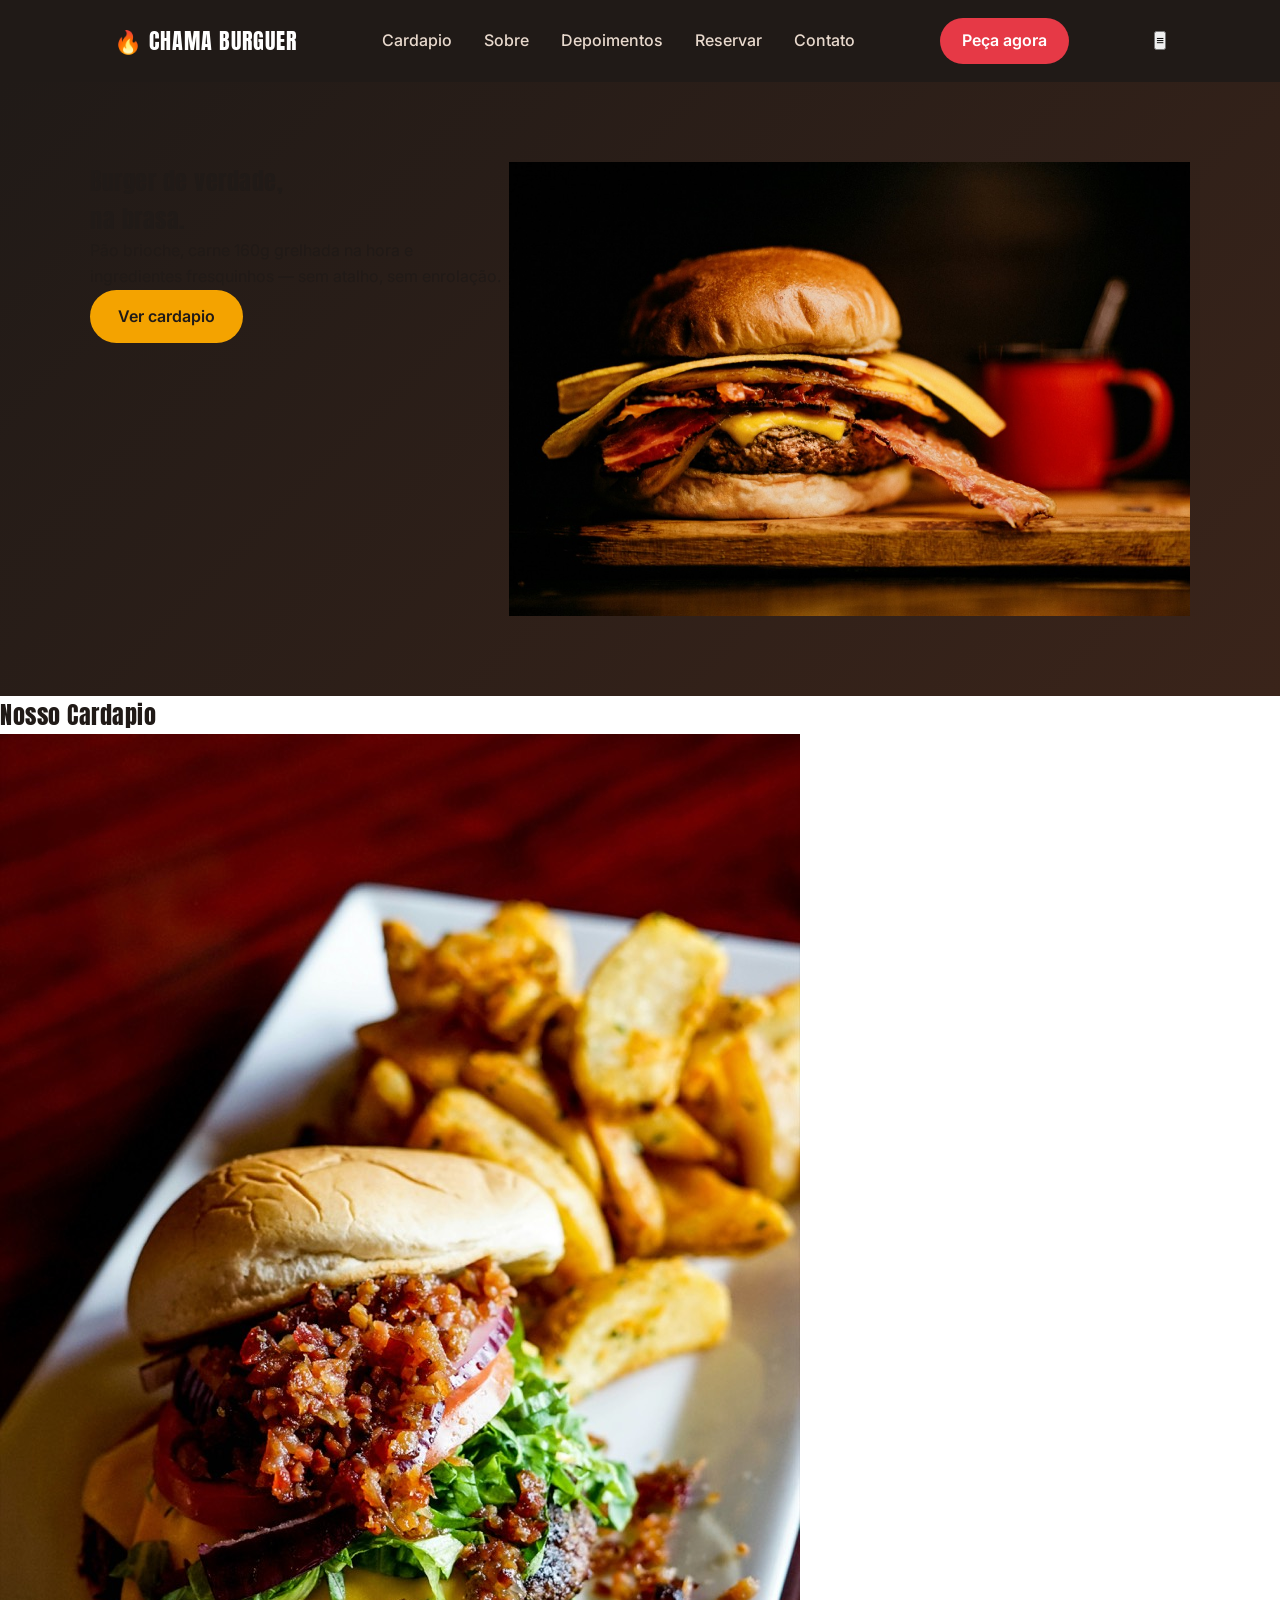
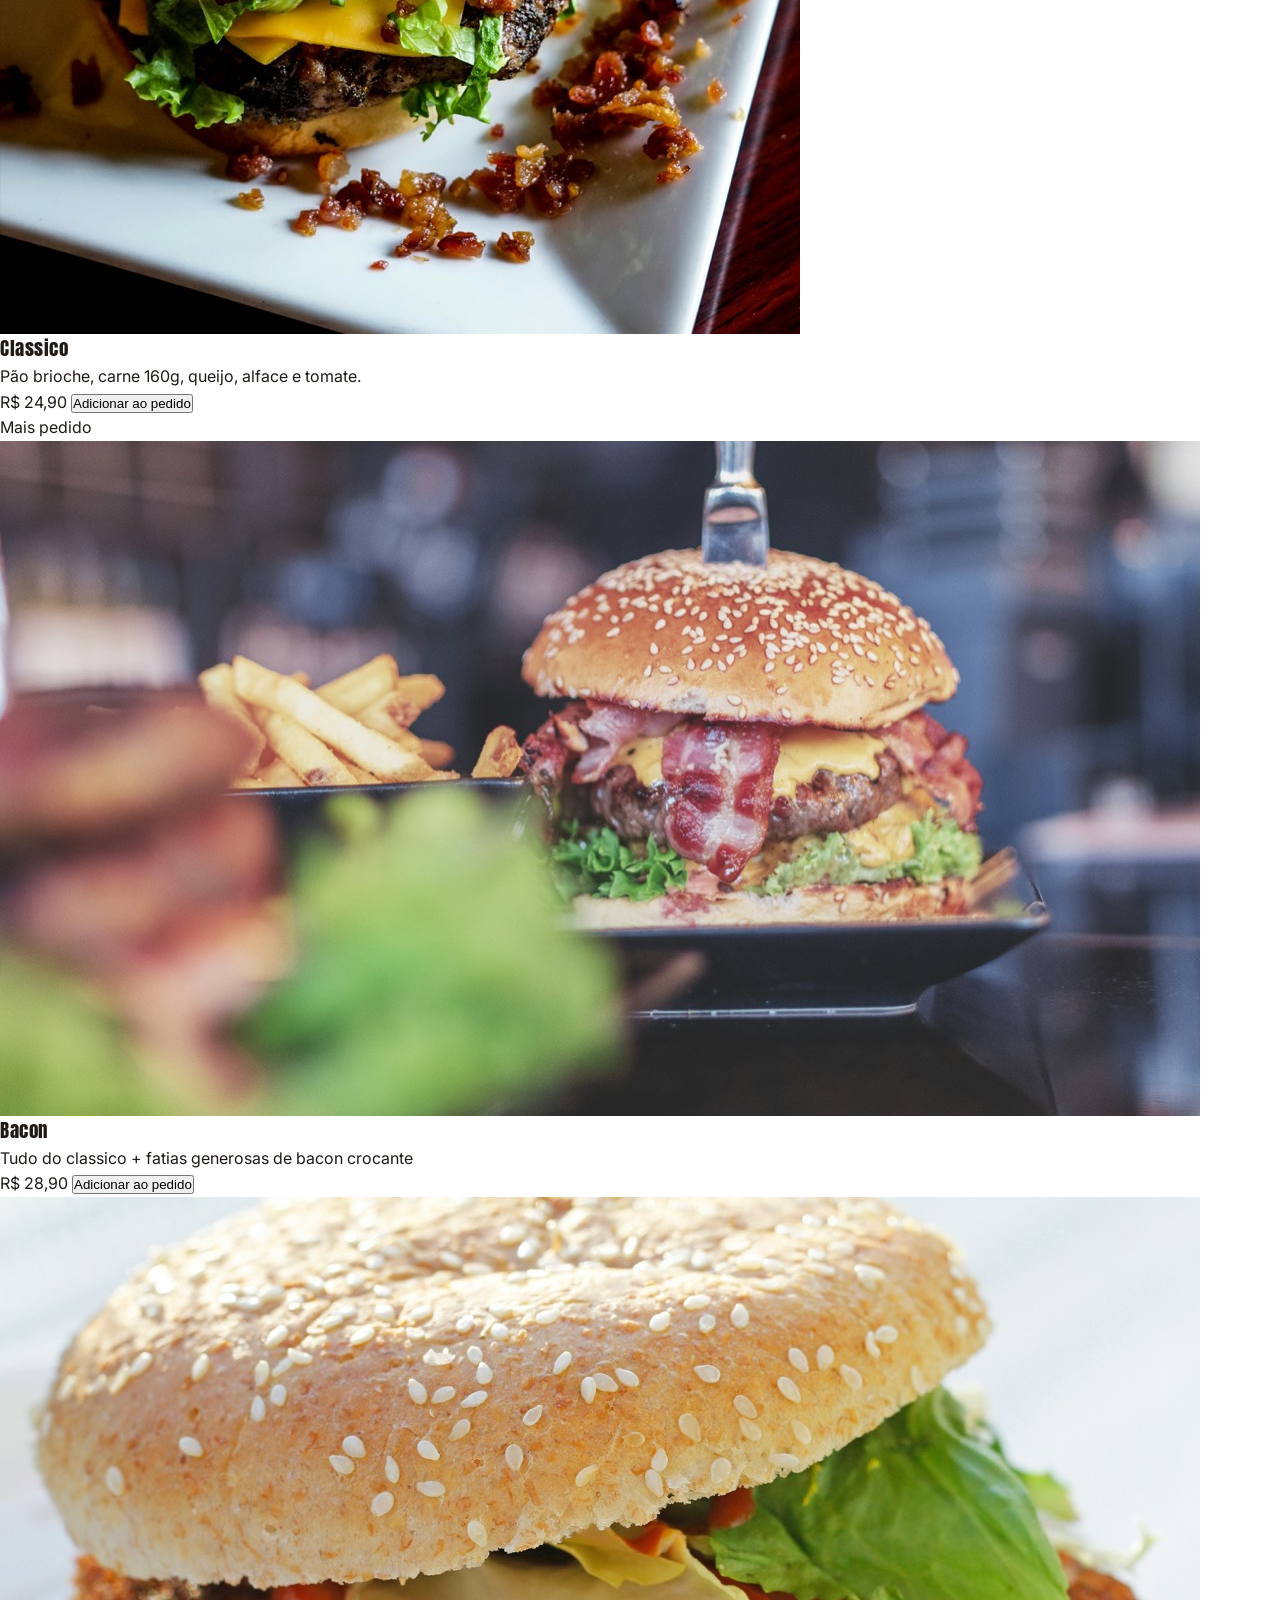
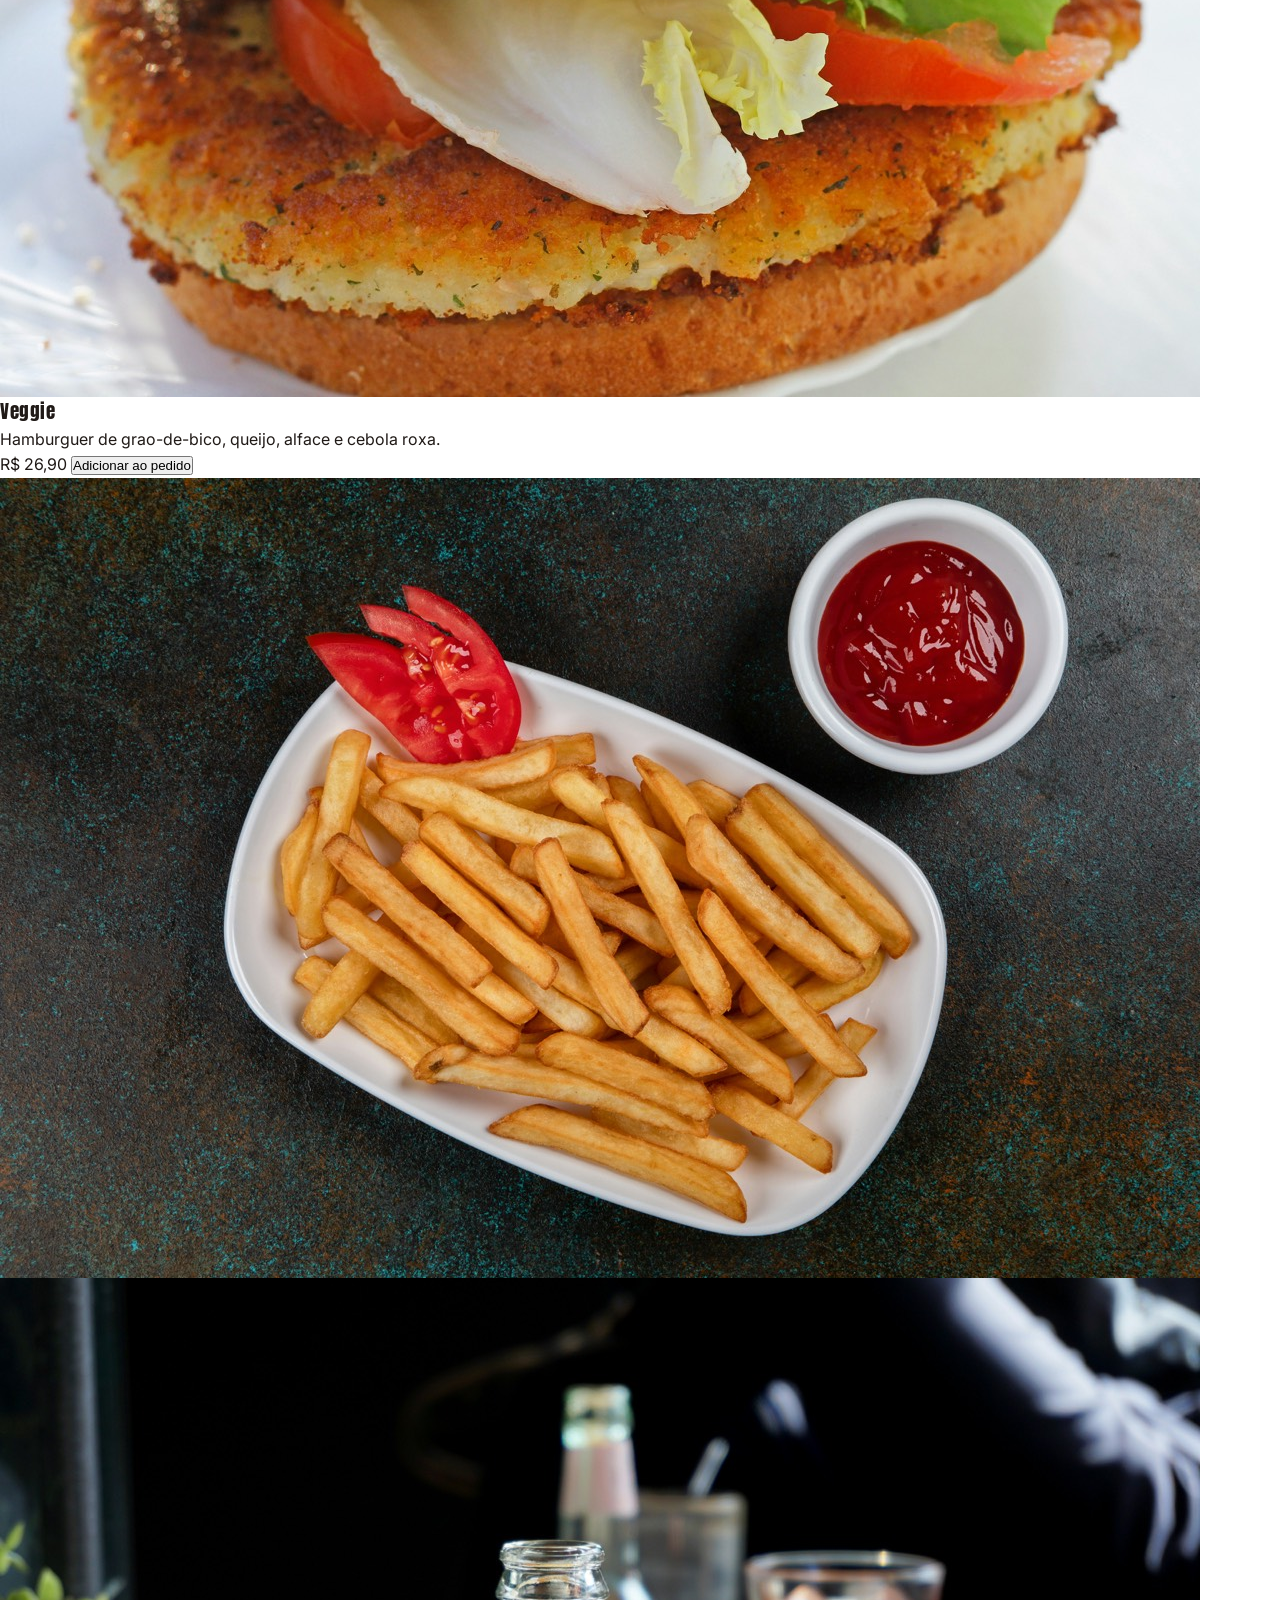
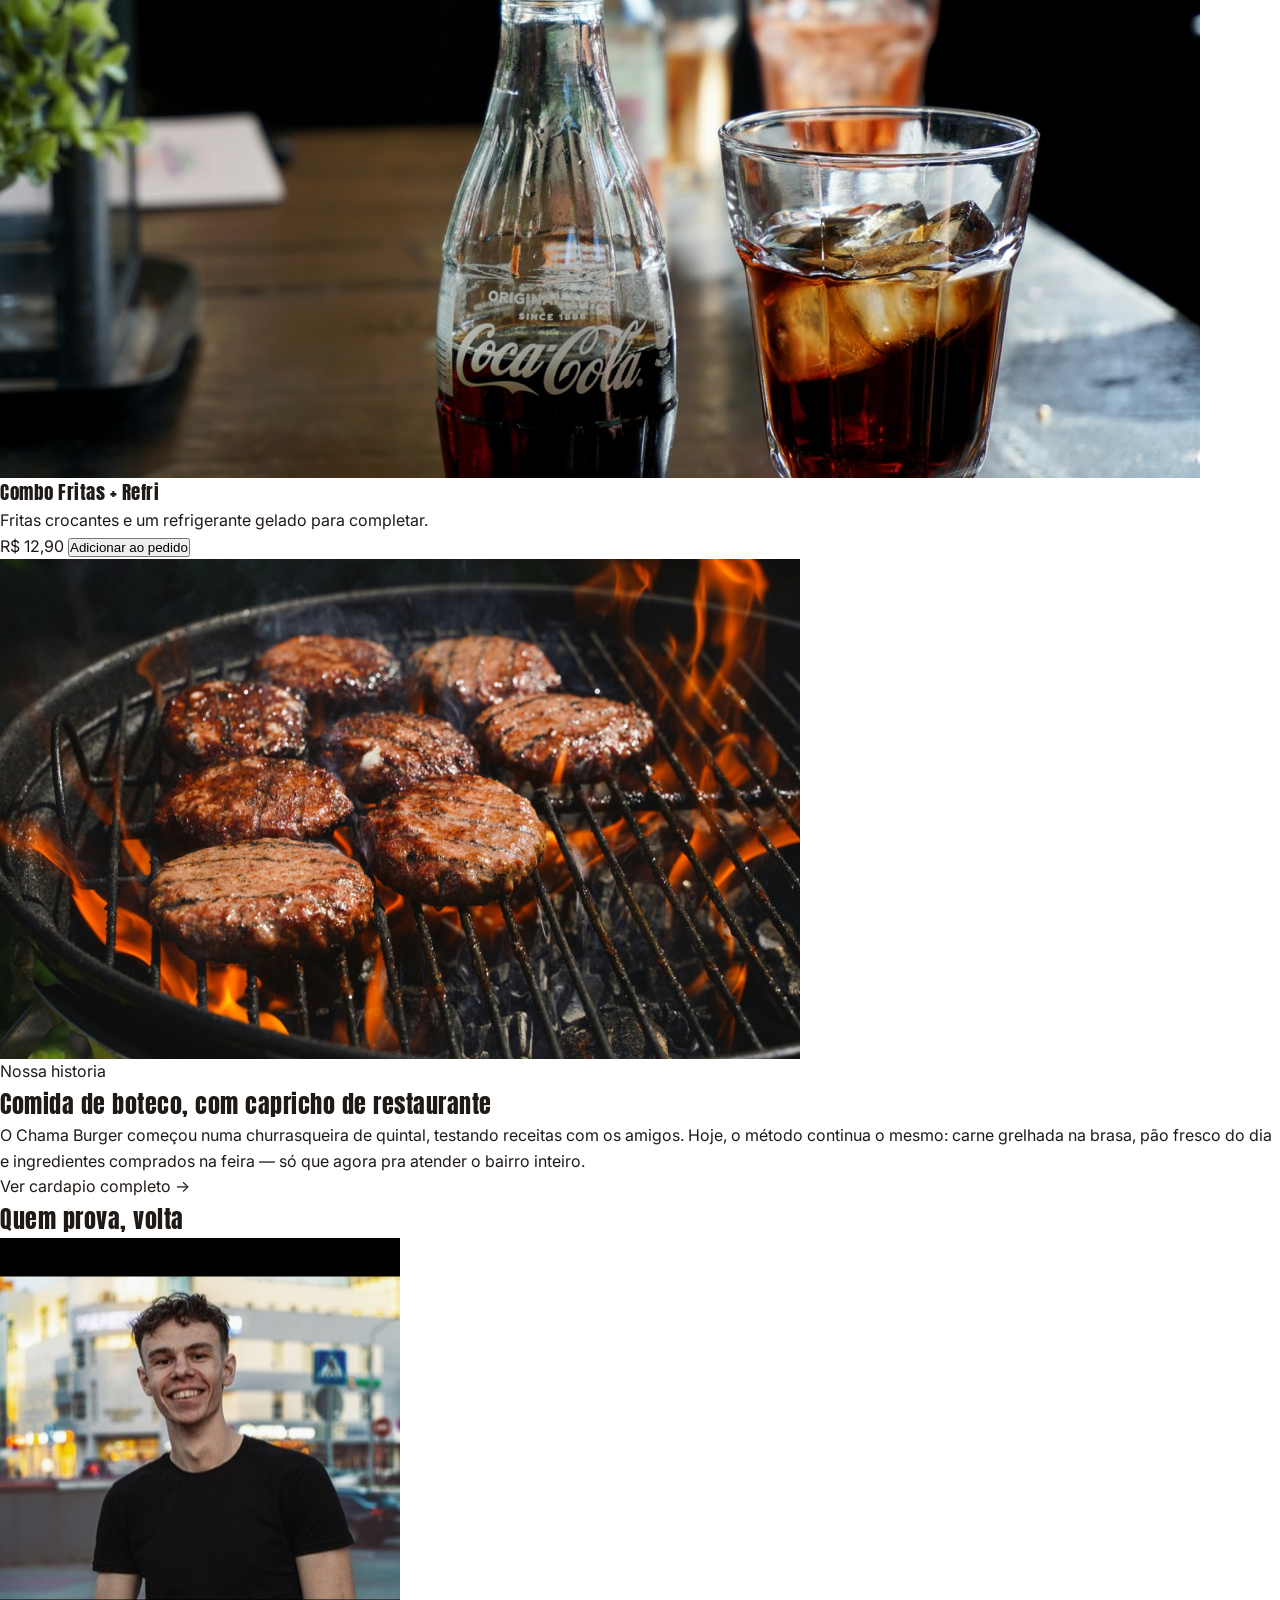
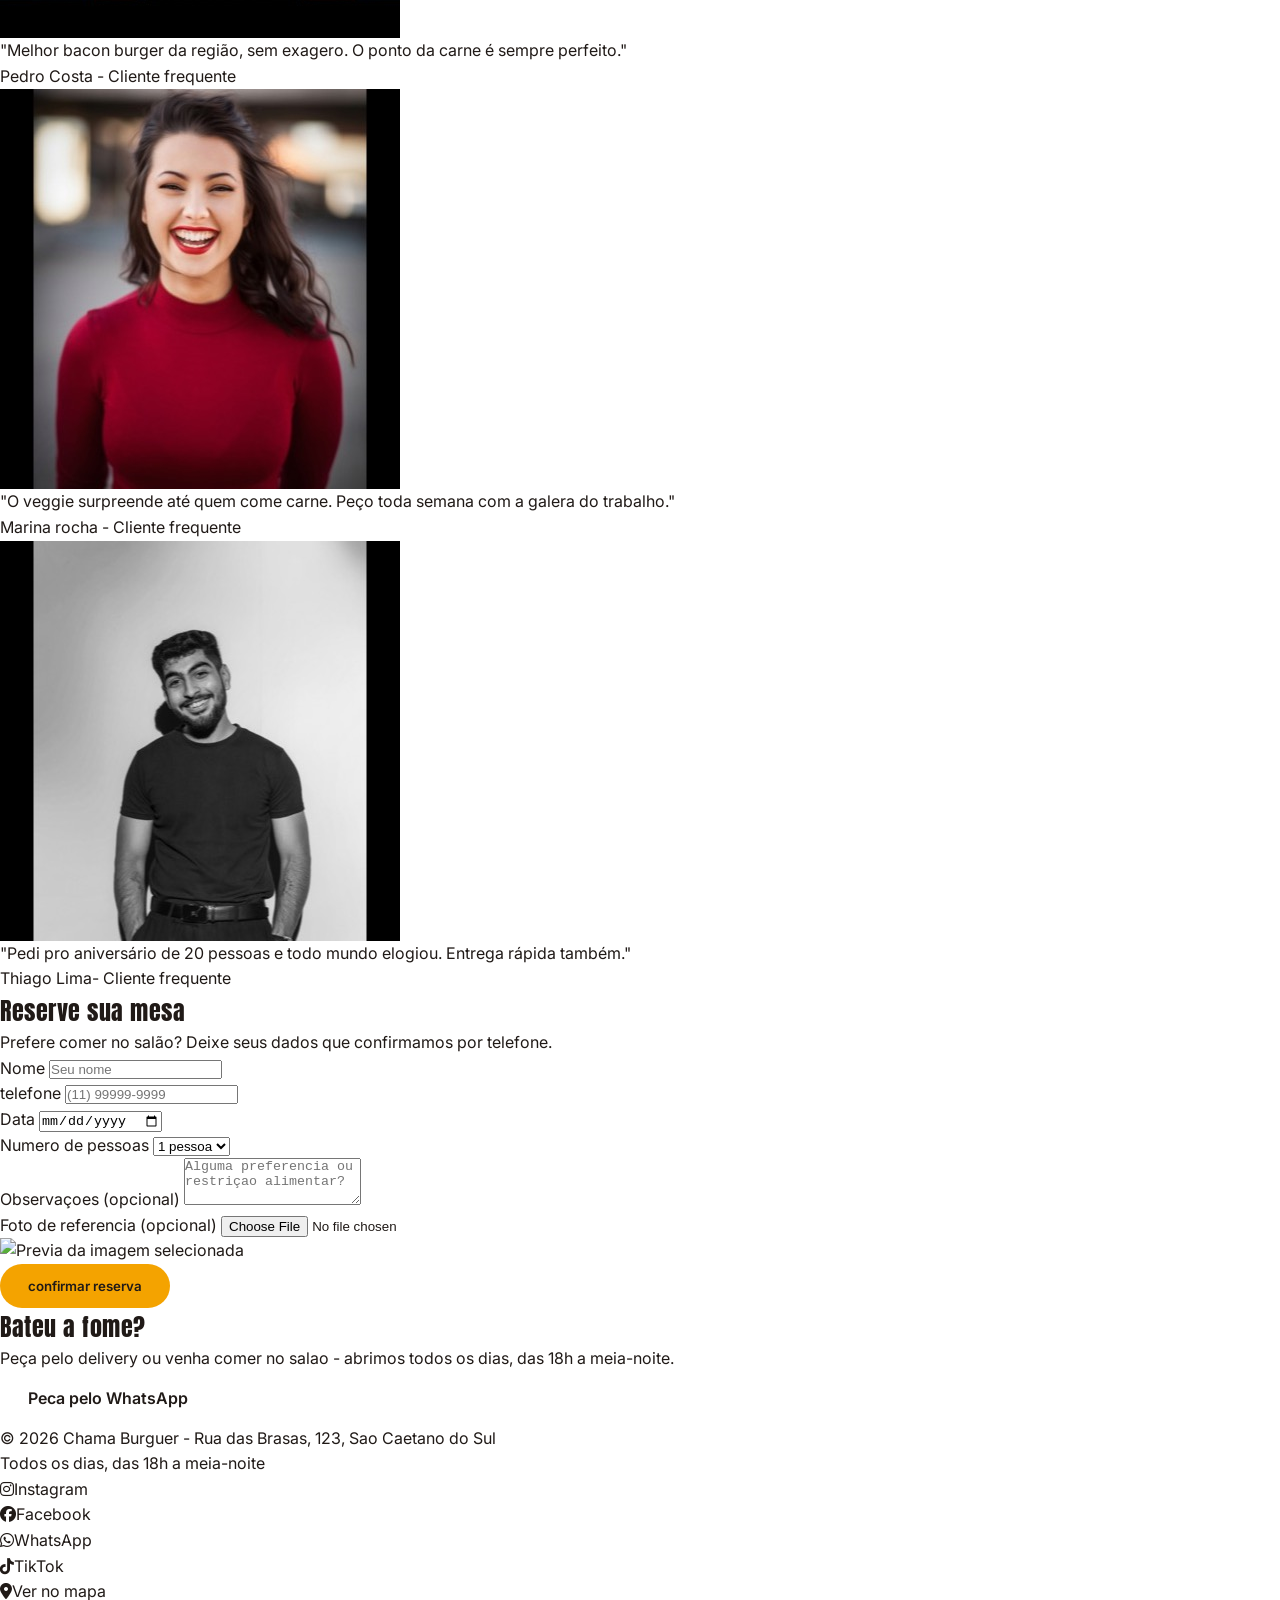
==== commit 753d0b11: "aula 3 css" ====
--- a/ChamaBurger/index.html
+++ b/ChamaBurger/index.html
@@ -40,8 +40,8 @@
 
                 </div>
                 <div class="destaque-imagem">
-                    <img src="assets/images/destaque-burger.jpgHambúrguer artesanal com bacon, queijo e pão brioche, grelhado na brasa"
-                        alt="">
+                    <img src="assets/images/destaque-burger.jpg"
+                        alt="Hambúrguer artesanal com bacon, queijo e pão brioche, grelhado na brasa">
 
                 </div>
 
--- a/ChamaBurger/style.css
+++ b/ChamaBurger/style.css
@@ -1,3 +1,6 @@
+@import url('https://fonts.googleapis.com/css2?family=Anton&family=Inter:ital,opsz,wght@0,14..32,100..900;1,14..32,100..900&display=swap');
+
+
 :root {
 --color-primary: #e63946;
 --color-primary-dark: #c1272d;
@@ -20,4 +23,105 @@
     font-family: var(--fonte-base);
     color: var(--color-dark);
     line-height: 1.6;
+}
+
+h1, h2, h3 {
+    font-family: var(--font-titulo);
+    font-weight: 400;
+    letter-spacing: 0.5px;
+}
+
+a {
+    text-decoration: none;
+    color: inherit;
+}
+
+ul {
+    list-style: none;
+}
+
+img {
+    max-width: 100%;
+    display: block;
+}
+
+.botao {
+    display: inline-block;
+    border: none;
+    padding: 14px 28px;
+    border-radius: 999px;
+    font-family: var(--fonte-base);
+    font-weight: 600;
+    text-align: center;
+    cursor: pointer;
+    transition: transform 0.2s, box-shadow 0.2s;
+    }
+
+.botao:hover {
+    transform: translateY(-2px);
+}
+
+.botao-nav {
+    background: var(--color-primary);
+    color: #fff;
+    padding: 10px 22px;
+}
+
+.cabecalho-site {
+    background: var(--color-dark);
+    top: 0;
+    z-index: 10;
+    position: sticky;
+}
+
+.barra-navegacao {
+    max-width: 1100px;
+    margin: 0 auto;
+    display: flex;
+    align-items: center;
+    justify-content: space-between;
+    padding: 18px 24px;
+}
+
+.logo {
+    font-family: var(--font-titulo);
+    font-size: 1.4rem;
+    color: #fff;
+    letter-spacing: 1px;
+}
+
+.menu-links {
+    display: flex;
+    gap: 32px;
+}
+
+.menu-links a {
+    color: #e8d9cd;
+    font-weight: 500;
+
+}
+
+.menu-links a:hover {
+    color: #fff;
+}
+
+.botao-primario {
+    background: var(--color-accent);
+    color: var(--color-dark);
+}
+
+.botao-primario:hover {
+    box-shadow: 0 8px 20px rgba(244, 163, 0, 0.4);
+}
+
+.destaque {
+    background: linear-gradient(135deg, var(--color-dark), #3a241a);
+    width: 100;
+    padding: 80px 24px;
+}
+
+.destaque-conteudo {
+    max-width: 1100px;
+    margin: 0 auto;
+    display: flex;
 }
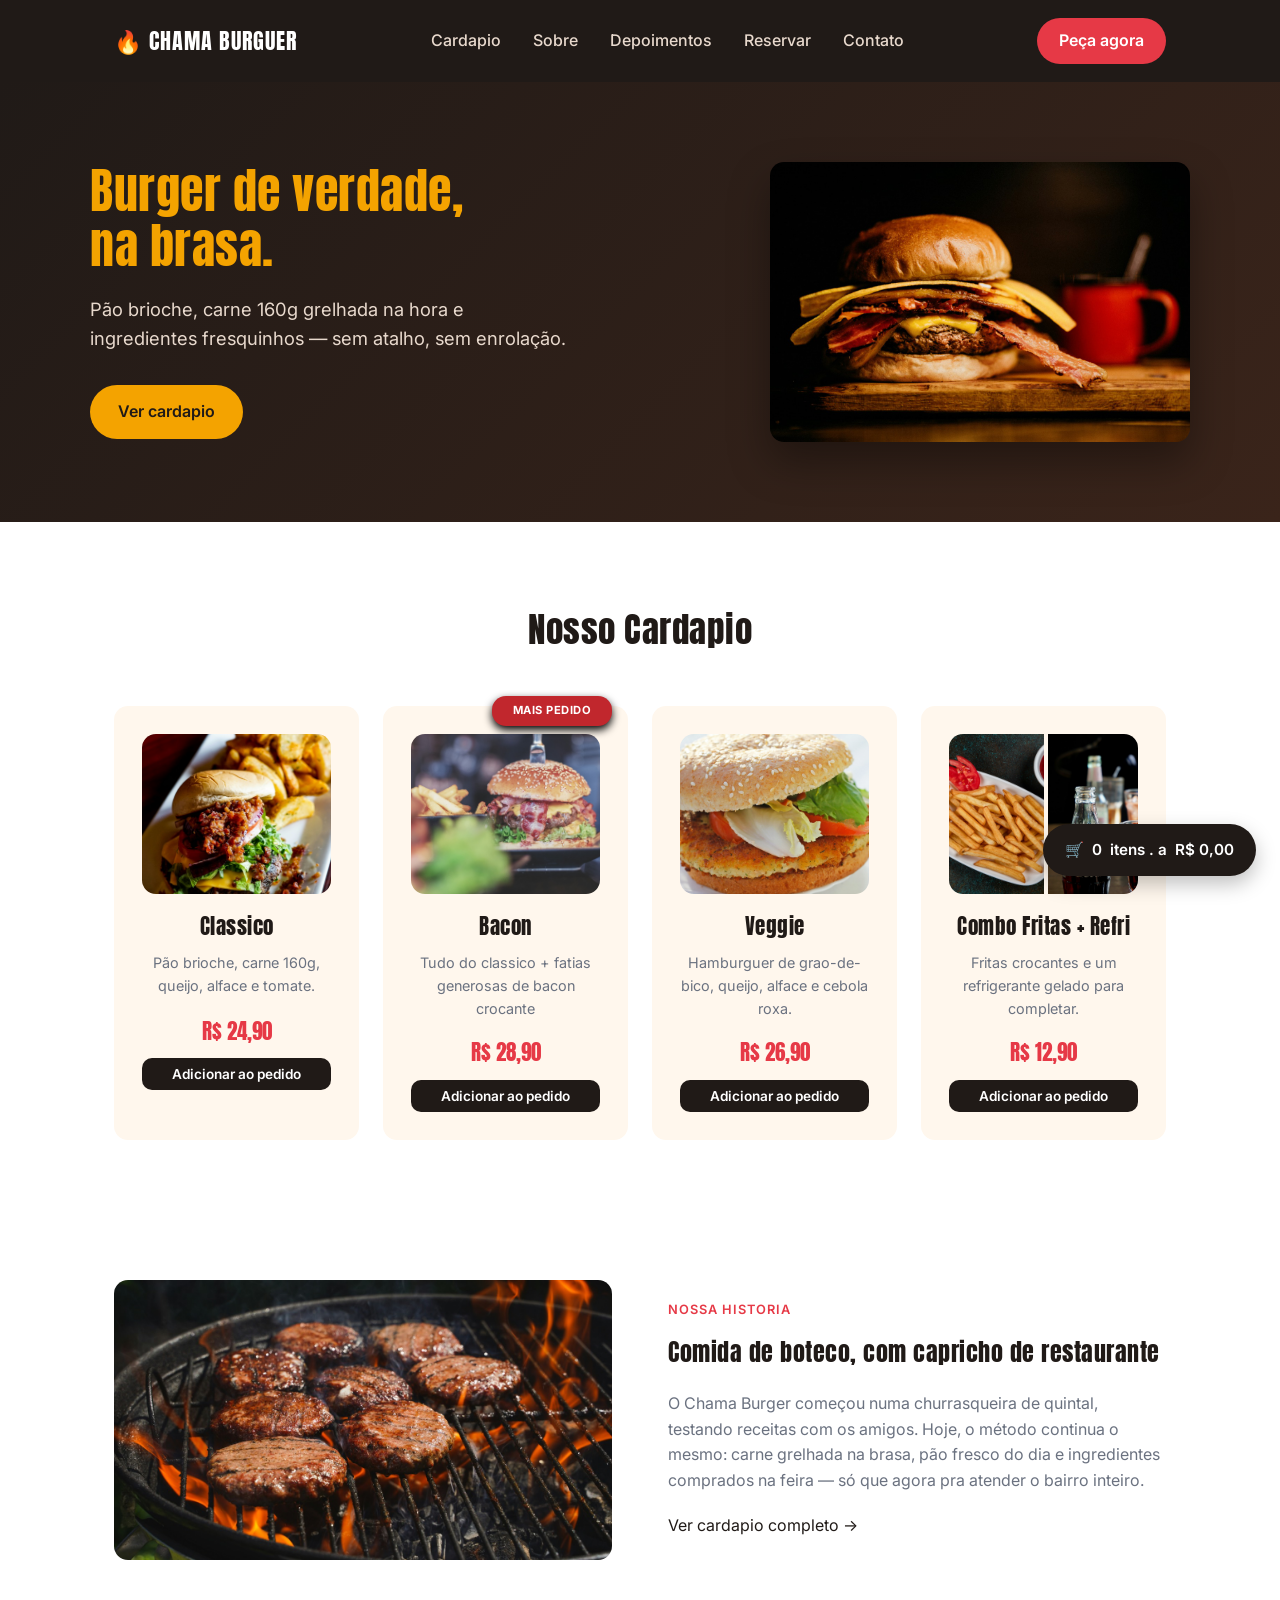
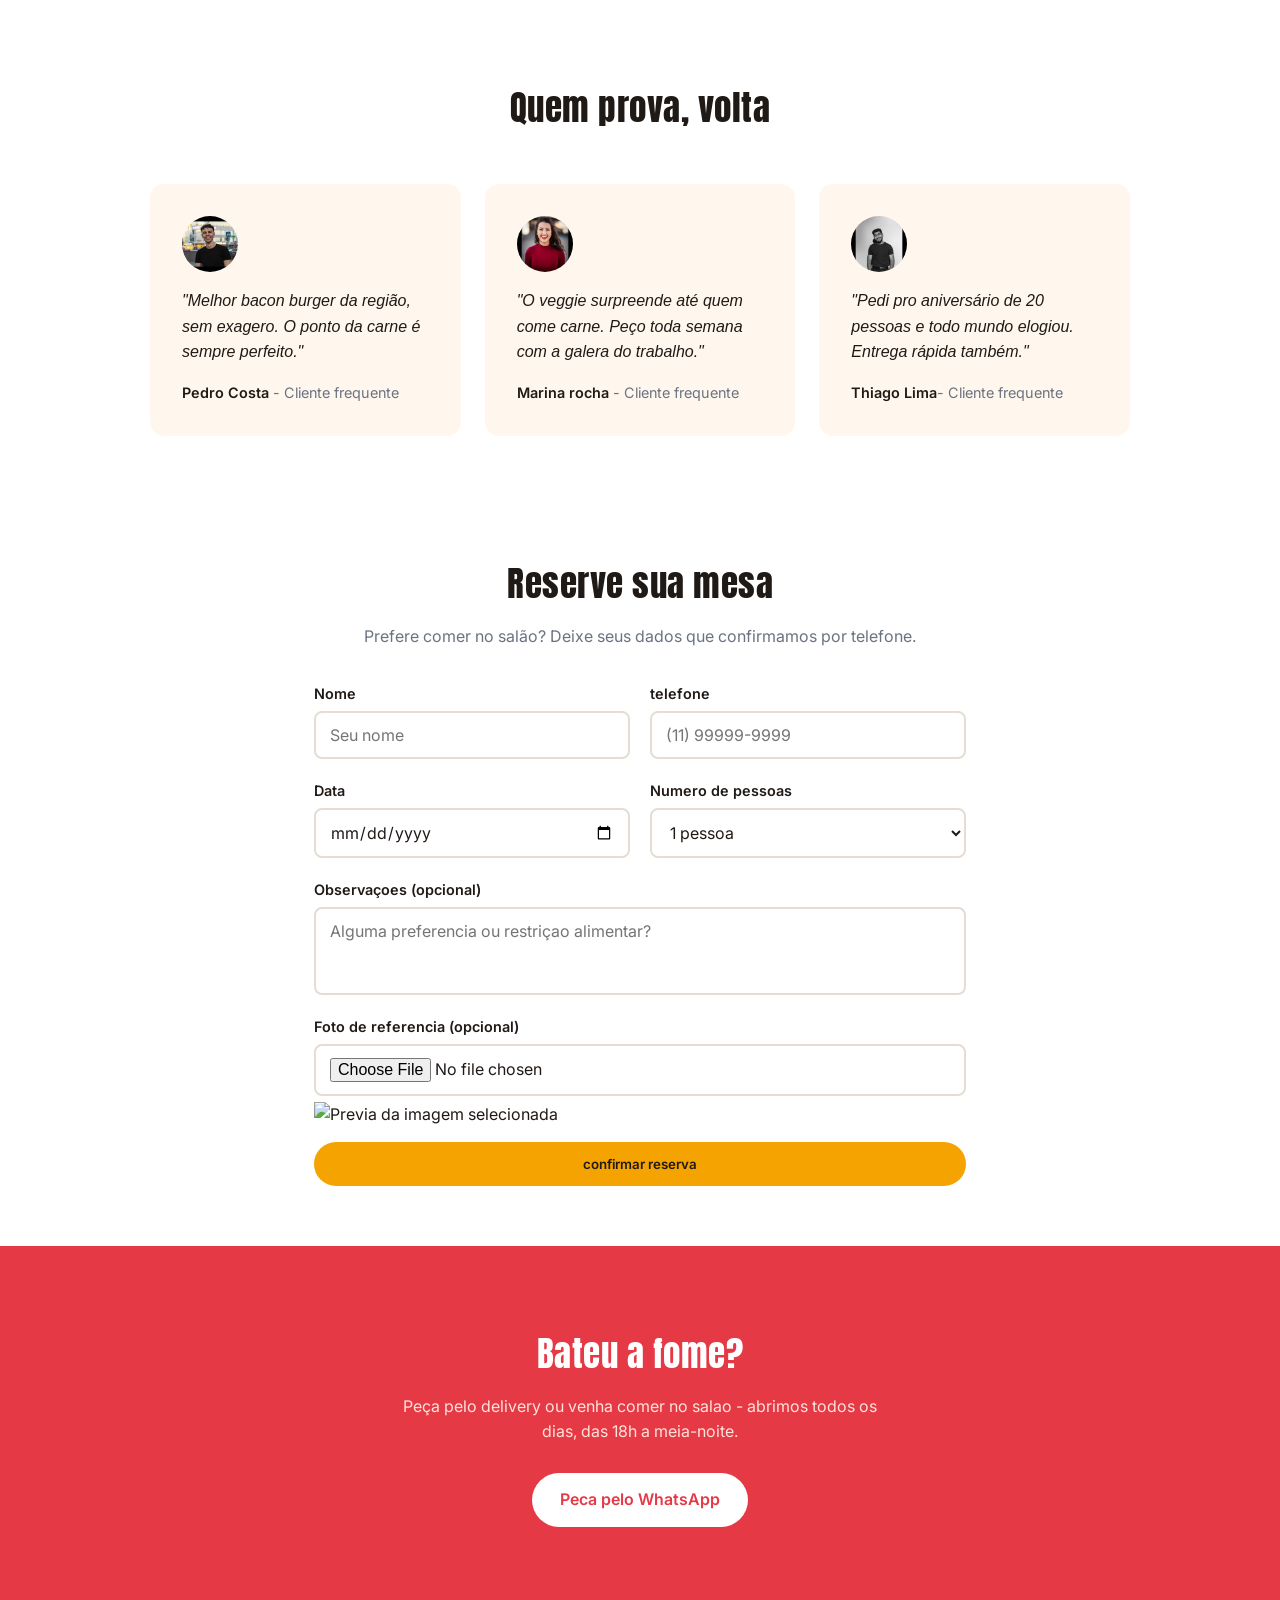
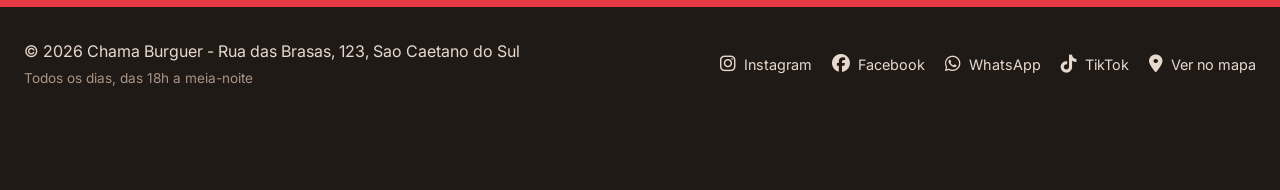
==== commit b27d2d47: "aula 15-10" ====
--- a/ChamaBurger/index.html
+++ b/ChamaBurger/index.html
@@ -175,13 +175,13 @@
                     <input type="tel" id="telefone" name="telefone" placeholder="(11) 99999-9999" required>
                 </div>
 
-                <div>
+            
                     <div class="linha-formulario">
                         <label for="data">Data</label>
                         <input type="date" id="data" name="data" required>
                     </div>
 
-                    <div>
+                    
                         <div class="linha-formulario">
                             <label for="pessoas">Numero de pessoas</label>
                             <select name="pessoas" id="pessoas">
@@ -193,7 +193,7 @@
                             </select>
                         </div>
 
-                        <div>
+                        
                             <div class="linha-formulario linha-formulario-completo">
                                 <label for="mensagem">Observaçoes (opcional)</label>
                                 <textarea name="mensagem" id="mensagem" rows="3"
@@ -201,8 +201,8 @@
 
                             </div>
 
-                            <div>
-                                <div class="linha-formulario linha-formulario-completo">
+                            
+                                <div class="linha-formulario linha-formulario-completa">
                                     <label for="foto">Foto de referencia (opcional)</label>
                                     <input type="file" id="foto" name="foto" accept="image/*">
 
@@ -234,7 +234,7 @@
             <p class="rodape-horario">Todos os dias, das 18h a meia-noite</p>
         </div>
 
-        <ul class="rodape-link">
+        <ul class="rodape-links">
             <li><a href="#" aria-label="Instagram"><i class="fa-brands fa-instagram"></i><span>Instagram</span></a></li>
             <li><a href="#" aria-label="Facebook"><i class="fa-brands fa-facebook"></i><span>Facebook</span></a></li>
             <li><a href="#" aria-label="WhatsApp"><i class="fa-brands fa-whatsapp"></i><span>WhatsApp</span></a></li>
--- a/ChamaBurger/style.css
+++ b/ChamaBurger/style.css
@@ -2,15 +2,15 @@
 
 
 :root {
---color-primary: #e63946;
---color-primary-dark: #c1272d;
---color-accent: #f4a300; 
---color-dark: #201a17; 
---color-light: #fff7ed;
---color-gray: #6b7280;
---radius: 14px;
---font-titulo: "Anton", Impact, Sans-serif;
---fonte-base: "Inter", Roboto, Helvetica, Arial, sans-serif;
+    --color-primary: #e63946;
+    --color-primary-dark: #c1272d;
+    --color-accent: #f4a300;
+    --color-dark: #201a17;
+    --color-light: #fff7ed;
+    --color-gray: #6b7280;
+    --radius: 14px;
+    --font-titulo: "Anton", Impact, Sans-serif;
+    --fonte-base: "Inter", Roboto, Helvetica, Arial, sans-serif;
 }
 
 * {
@@ -25,7 +25,9 @@
     line-height: 1.6;
 }
 
-h1, h2, h3 {
+h1,
+h2,
+h3 {
     font-family: var(--font-titulo);
     font-weight: 400;
     letter-spacing: 0.5px;
@@ -55,7 +57,7 @@
     text-align: center;
     cursor: pointer;
     transition: transform 0.2s, box-shadow 0.2s;
-    }
+}
 
 .botao:hover {
     transform: translateY(-2px);
@@ -124,4 +126,445 @@
     max-width: 1100px;
     margin: 0 auto;
     display: flex;
-}+    align-items: center;
+    justify-content: center;
+    gap: 48px;
+    color: #fff
+}
+
+.destaque-texto {
+    flex: 1 1 400px;
+}
+
+.destaque h1 {
+    font-size: 3rem;
+    line-height: 1.15;
+    margin-bottom: 20px;
+    color: var(--color-accent);
+}
+
+.destaque p {
+    font-size: 1.15rem;
+    color: #e8d9cd;
+    max-width: 480px;
+    margin-bottom: 32px;
+}
+
+.destaque-imagem {
+    flex: 1 1 260px;
+    max-width: 420px;
+    border-radius: var(--radius);
+    overflow: hidden;
+    box-shadow: 0 20px 40px rgba(0, 0, 0, 0.35);
+}
+
+.destaque-imagem img {
+    width: 100%;
+    object-fit: cover;
+}
+
+.cardapio {
+    max-width: 1100px;
+    margin: 0 auto;
+    padding: 80px 24px;
+    text-align: center;
+}
+
+.cardapio h2 {
+    font-size: 2.2rem;
+    margin-bottom: 48px;
+}
+
+.cardapio-itens {
+    display: flex;
+    gap: 24px;
+    flex-wrap: wrap;
+    justify-content: center;
+}
+
+.cardapio-item {
+    background: var(--color-light);
+    border-radius: var(--radius);
+    padding: 28px;
+    flex: 1 1 220px;
+    max-width: 260px;
+    position: relative;
+    transition: transform 0.2s, box-shadow a.2s;
+}
+
+.cardapio-item:hover {
+    transform: translateY(-6px);
+    box-shadow: 0 12px 24px rgba(0, 0, 0, 0.12);
+}
+
+.selo {
+    position: absolute;
+    top: -10px;
+    right: 16px;
+    background: var(--color-primary-dark);
+    color: #fff;
+    font-size: 0.7rem;
+    font-weight: 700;
+    text-transform: uppercase;
+    letter-spacing: 0.5px;
+    padding: 6px 14px;
+    border-radius: var(--radius);
+    box-shadow: 0 4px 8px rgba(0, 0, 0.15);
+    width: 120px;
+
+}
+
+.cardapio-item-imagem {
+    width: 100%;
+    height: 160px;
+    margin-bottom: 16px;
+    border-radius: var(--radius);
+    overflow: hidden;
+}
+
+.cardapio-item-imagem img {
+    width: 100%;
+    height: 100%;
+    object-fit: cover;
+}
+
+.cardapio-item-imagem-combo {
+    display: flex;
+    gap: 4px;
+}
+
+.cardapio-item-imagem-combo img {
+    width: 50%;
+    height: 100%;
+    object-fit: cover;
+}
+
+.cardapio-item h3 {
+    font-size: 1.3rem;
+    margin-bottom: 8px;
+}
+
+.cardapio-item p {
+    color: var(--color-gray);
+    font-size: 0.9rem;
+    margin-bottom: 16px;
+    min-height: 48px;
+}
+
+.preco {
+    font-family: var(--font-titulo);
+    color: var(--color-primary);
+    font-size: 1.3rem;
+}
+
+.adicionar-carrinho {
+    color: #fff;
+    background: var(--color-dark);
+    padding: 8px;
+    border-radius: 10px;
+    width: 100%;
+    margin-top: 10px;
+    border: none;
+    font-family: var(--fonte-base);
+    font-weight: 600;
+    font-size: 0.85rem;
+    cursor: pointer;
+    transition: background 0.2s;
+}
+
+.adicionar-carrinho:hover {
+    background: var(--color-primary);
+}
+
+.sobre {
+    max-width: 1100px;
+    margin: 0 auto;
+    padding: 60px 24px;
+    display: flex;
+    align-items: center;
+    gap: 56px;
+}
+
+.sobre-texto {
+    flex: 1 1 400px;
+}
+
+.secao-rotulo {
+    display: block;
+    font-family: var(--fonte-base);
+    font-weight: 600;
+    color: var(--color-primary);
+    font-size: 0.8rem;
+    text-transform: uppercase;
+    letter-spacing: 1px;
+    margin-bottom: 12px;
+}
+
+.sobre-texto h2 {
+    font-size: 1.8;
+    margin-bottom: 20px;
+}
+
+.sobre-texto p {
+    color: var(--color-gray);
+    margin-bottom: 20px;
+}
+
+.sobre-imagem {
+    flex: 1 1 400px;
+}
+
+.sobre-imagem img {
+    border-radius: var(--radius);
+    width: 100%;
+    height: auto;
+}
+
+.link-seta:hover {
+    text-decoration: underline;
+}
+
+.depoimentos {
+    max-width: 1100px;
+    margin: 0 auto;
+    padding: 60px 60px;
+    text-align: center;
+}
+
+.depoimentos h2 {
+    font-size: 2.2rem;
+    margin-bottom: 48px;
+}
+
+.depoimentos-lista {
+    display: flex;
+    gap: 24px;
+    flex-wrap: wrap;
+    justify-content: center;
+}
+
+.depoimento {
+    background: var(--color-light);
+    border-radius: var(--radius);
+    padding: 32px;
+    flex: 1 1 280px;
+    max-width: 320px;
+    text-align: left;
+}
+
+.avatar {
+    width: 56px;
+    height: 56px;
+    border-radius: 50%;
+    object-fit: cover;
+    margin-bottom: 16px;
+}
+
+.citacao {
+    font-style: italic;
+    color: var(--color-dark);
+    margin-bottom: 16px;
+}
+
+.autor {
+    font-weight: 600;
+    font-size: 0.9rem;
+}
+
+.autor span {
+    font-weight: 400;
+    color: var(--color-gray)
+}
+
+.autor {
+    font-weight: 600;
+    font-size: 0.9rem;
+}
+
+.reserva {
+    margin: 0 auto;
+    max-width: 700px;
+    padding: 60px 24px;
+    text-align: center;
+}
+
+.reserva h2 {
+    font-size: 2.2rem;
+    margin-bottom: 12px;
+}
+
+.reserva>p {
+    color: var(--color-gray);
+    margin-bottom: 32px;
+}
+
+.reserva-formulario {
+    display: flex;
+    flex-wrap: wrap;
+    gap: 20px;
+    text-align: left;
+}
+
+.linha-formulario {
+    flex: 1 1 220px;
+    display: flex;
+    flex-direction: column;
+    gap: 6px;
+}
+
+.linha-formulario-completa {
+    flex: 1 1 100%;
+}
+
+.linha-formulario label {
+    font-weight: 600;
+    font-size: 0.9rem;
+}
+
+.linha-formulario input,
+.linha-formulario select,
+.linha-formulario textarea {
+    width: 100%;
+    font-family: var(--fonte-base);
+    font-size: 1rem;
+    padding: 12px 14px;
+    border: 2px solid #e5ddd3;
+    border-radius: 8px;
+    background: #fff;
+    color: var(--color-dark);
+}
+
+.linha-formulario input:focus,
+.linha-formulario select:focus,
+.linha-formulario textarea:focus {
+    outline: none;
+    border-color: var(--color-primary-dark);
+}
+
+.linha-formulario textarea {
+    resize: none;
+}
+
+.formulario-enviar {
+    flex: 1 1 100%;
+    border: none;
+    cursor: pointer;
+    margin-top: 8px;
+}
+
+.botao-destaque {
+    background: #fff;
+    color: var(--color-primary);
+}
+
+.chamada-final {
+    background: var(--color-primary);
+    text-align: center;
+    padding: 80px 24px;
+    color: #fff;
+}
+
+.chamada-final h2 {
+    font-size: 2.2rem;
+    margin-bottom: 12px;
+}
+
+.chamada-final p {
+    margin-bottom: 28px;
+    max-width: 500px;
+    margin-left: auto;
+    margin-right: auto;
+    color: #ffe3d9;
+}
+
+.rodape-site {
+    background: var(--color-dark);
+    color: #e8d9cd;
+    display: flex;
+    flex-wrap: wrap;
+    gap: 20px;
+    align-items: center;
+    justify-content: space-between;
+    padding: 32px 24px 100px;
+
+}
+
+.rodape-horario {
+    font-size: 0.85rem;
+    color: #a89485;
+    margin-top: 4px;
+}
+
+.rodape-links {
+    display: flex;
+    flex-wrap: wrap;
+    gap: 20px;
+    font-size: 0.9rem;
+    ;
+}
+
+.rodape-links a {
+    display: flex;
+    align-items: center;
+    gap: 8px;
+    font-size: 0.9rem;
+}
+
+.rodape-links a i {
+    font-size: 18px;
+    color: inherit;
+}
+
+.rodape-links a:hover {
+    color: #fff
+}
+
+@media (max-width: 780px){
+    .sobre, .destaque-conteudo {
+        flex-direction: column;
+    }
+
+    .destaque-texto, .destaque-imagem, .sobre-texto, .sobre-imagem {
+        width: 100%;
+
+    }
+}
+
+@media (max-width: 640px) {
+    .menu-links {
+        display: none;
+
+    }
+
+    .destaque h1 {
+        font-size: 2.2rem;
+    }
+
+    .rodape-site {
+        flex-direction: column;
+        text-align: center;
+    }
+  
+}
+
+  .menu-abrir {
+        display: none;
+        background: none;
+    }
+
+    .carrinho-resumo {
+        position: fixed;
+        bottom: 24px;
+        right: 24px;
+        background: var(--color-dark);
+        color: #fff;
+        padding: 14px 22px;
+        border-radius: 999px;
+        box-shadow: 0 8px 20px rgba(0, 0, 0, 0.25);
+        font-weight: 600;
+        font-size: 0.95rem;
+        z-index:20;
+        display: flex;
+        align-items: center;
+        gap:8px
+    }
